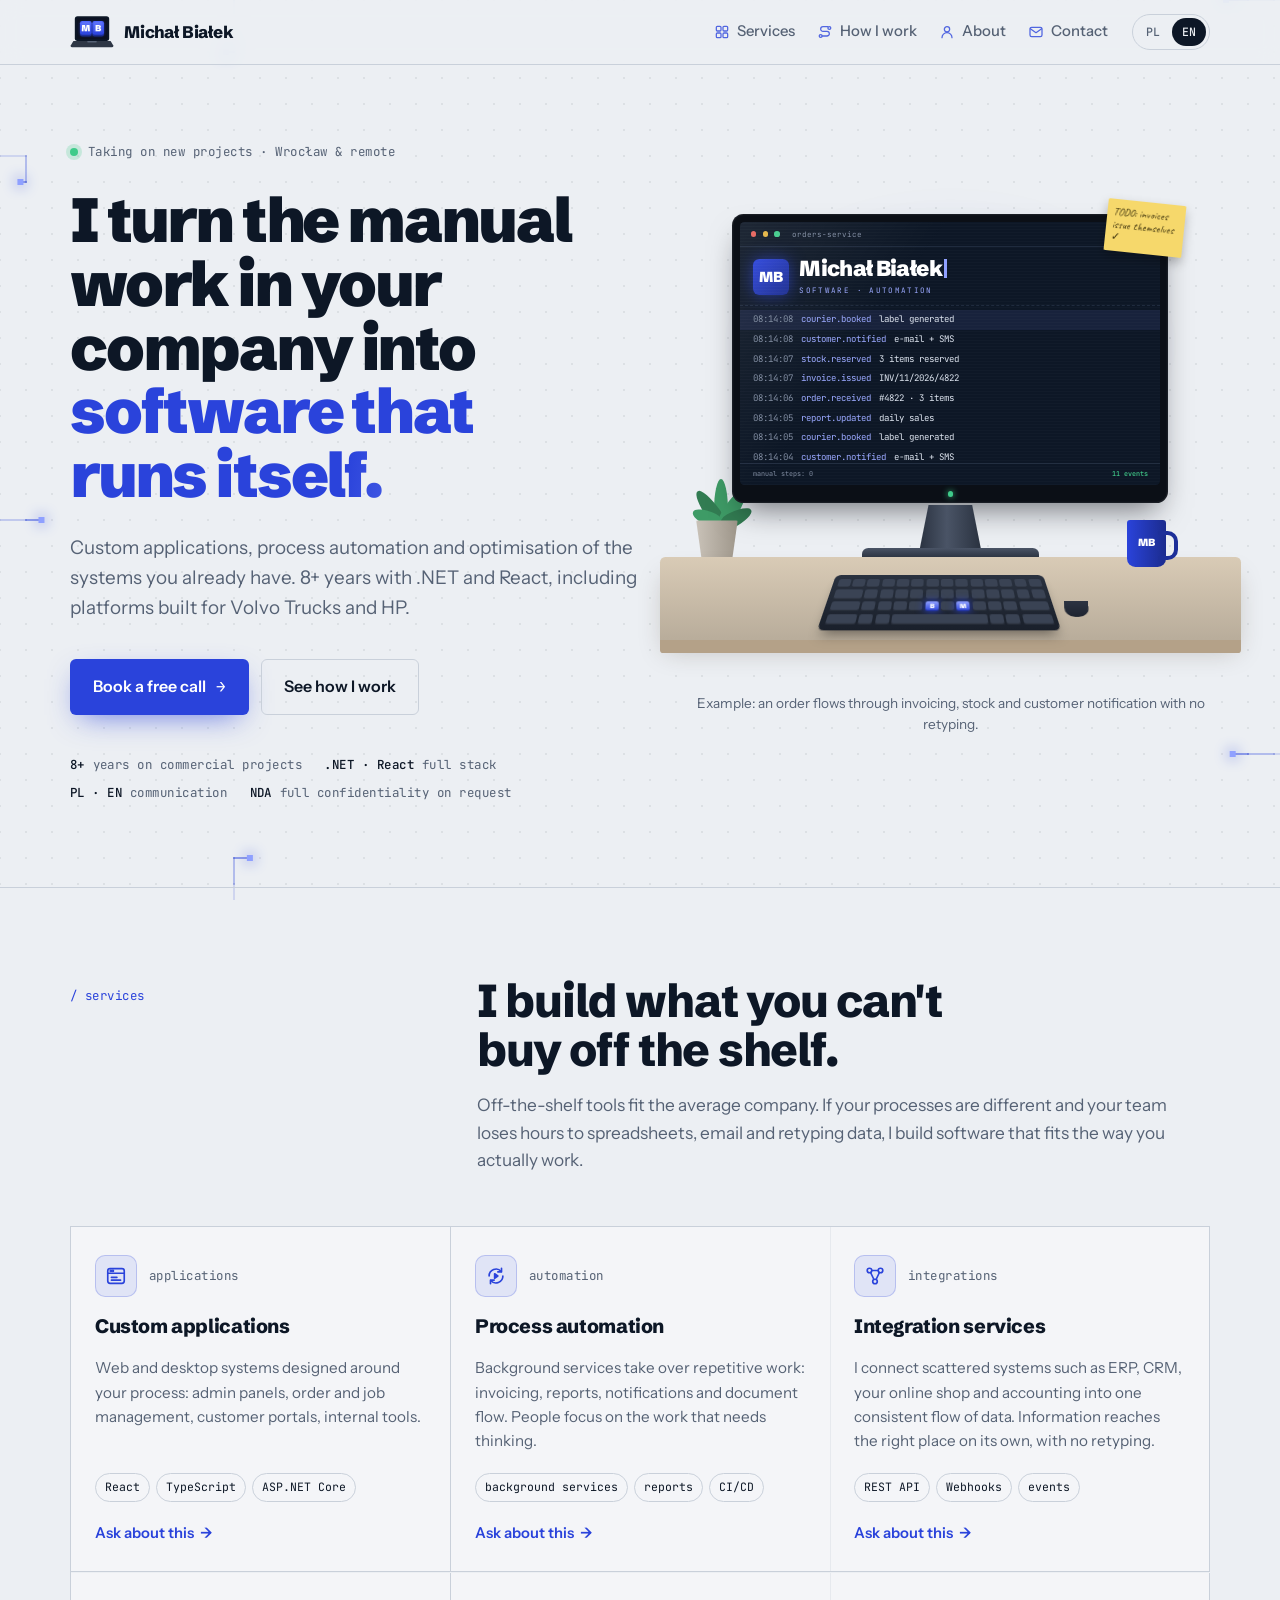
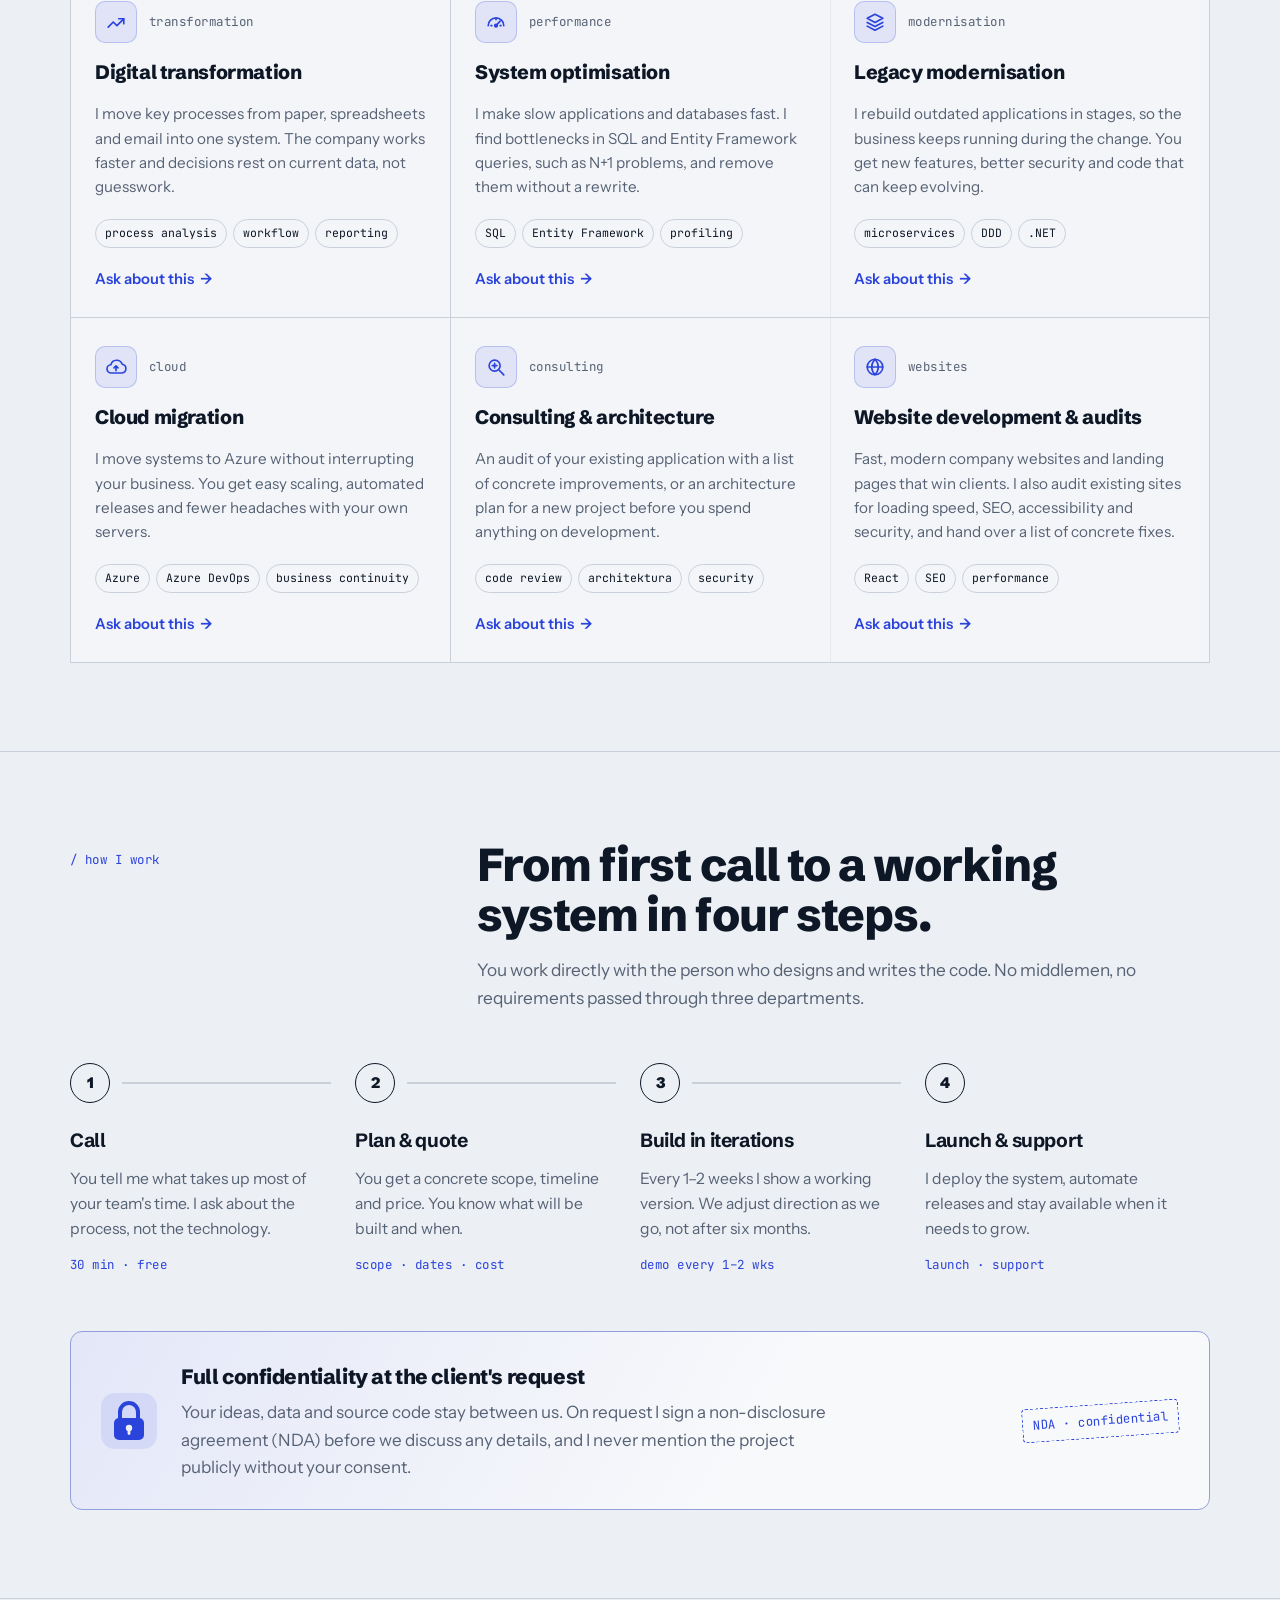
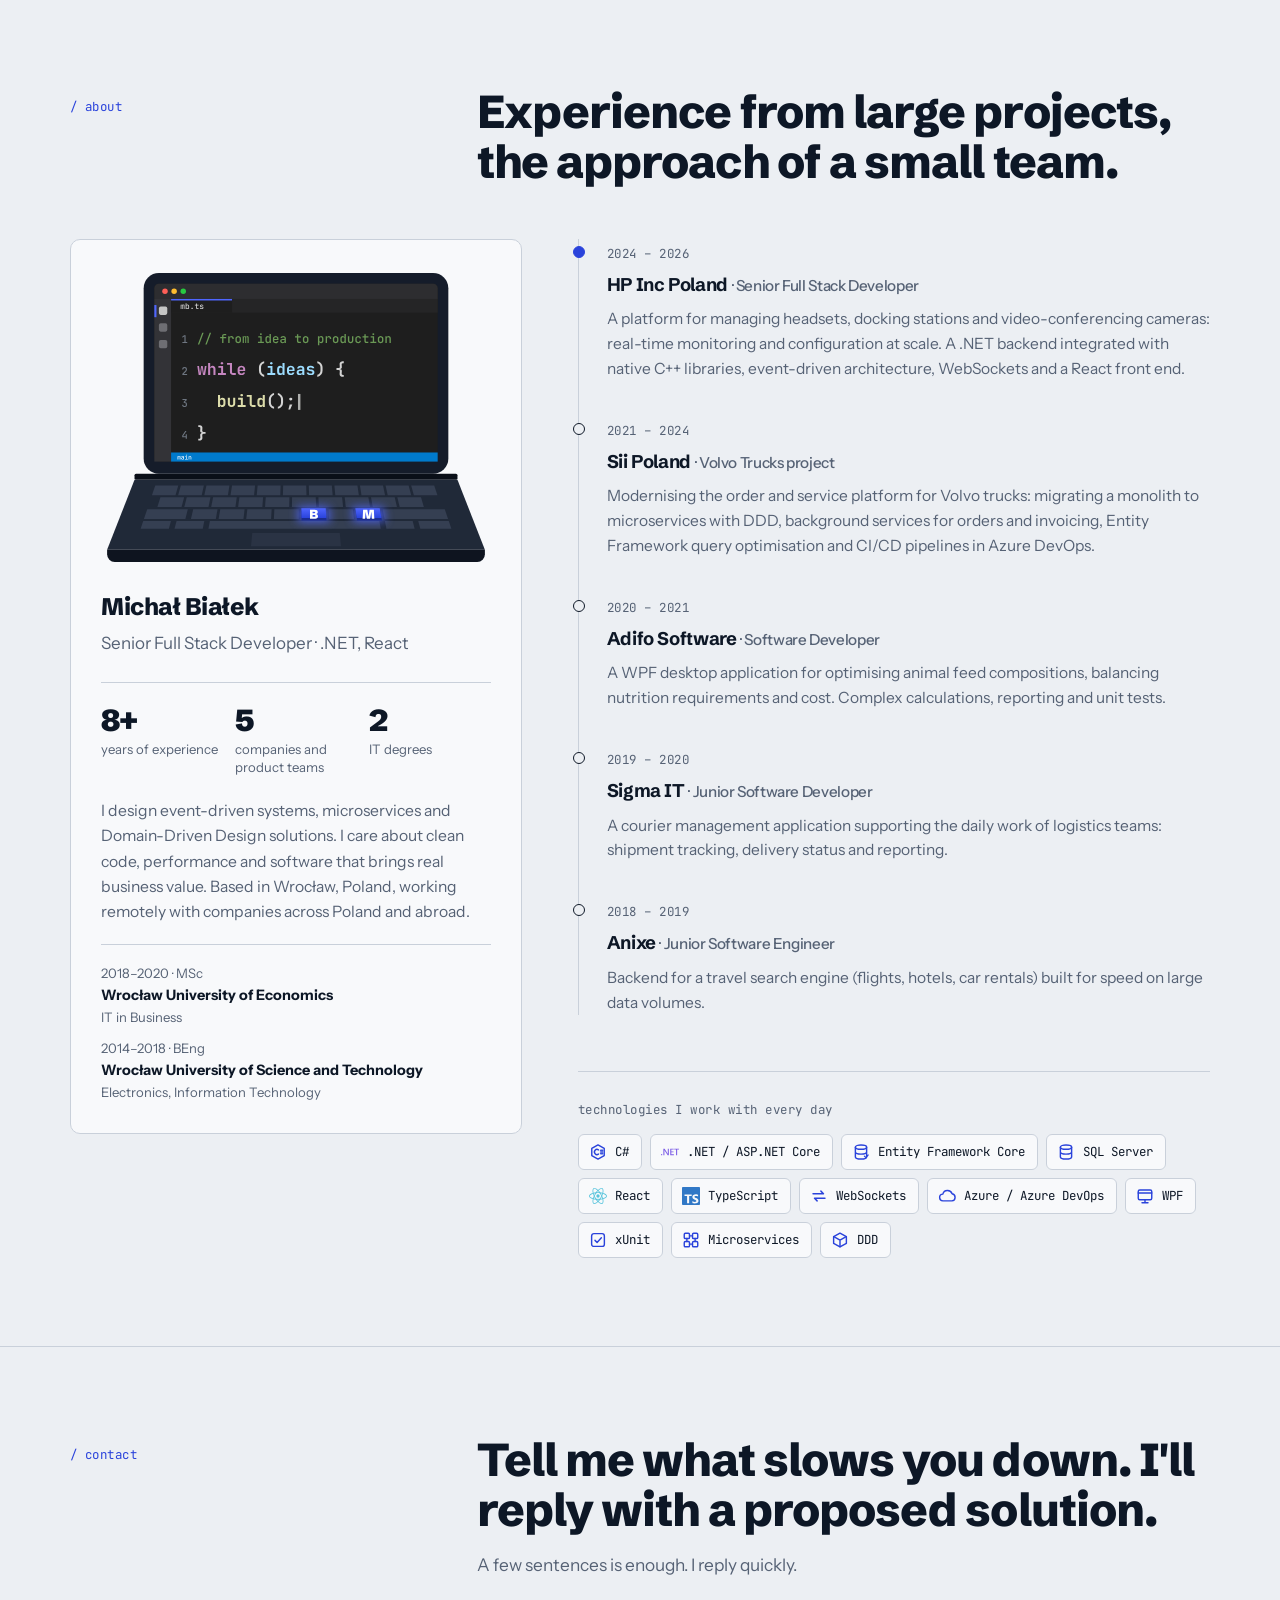
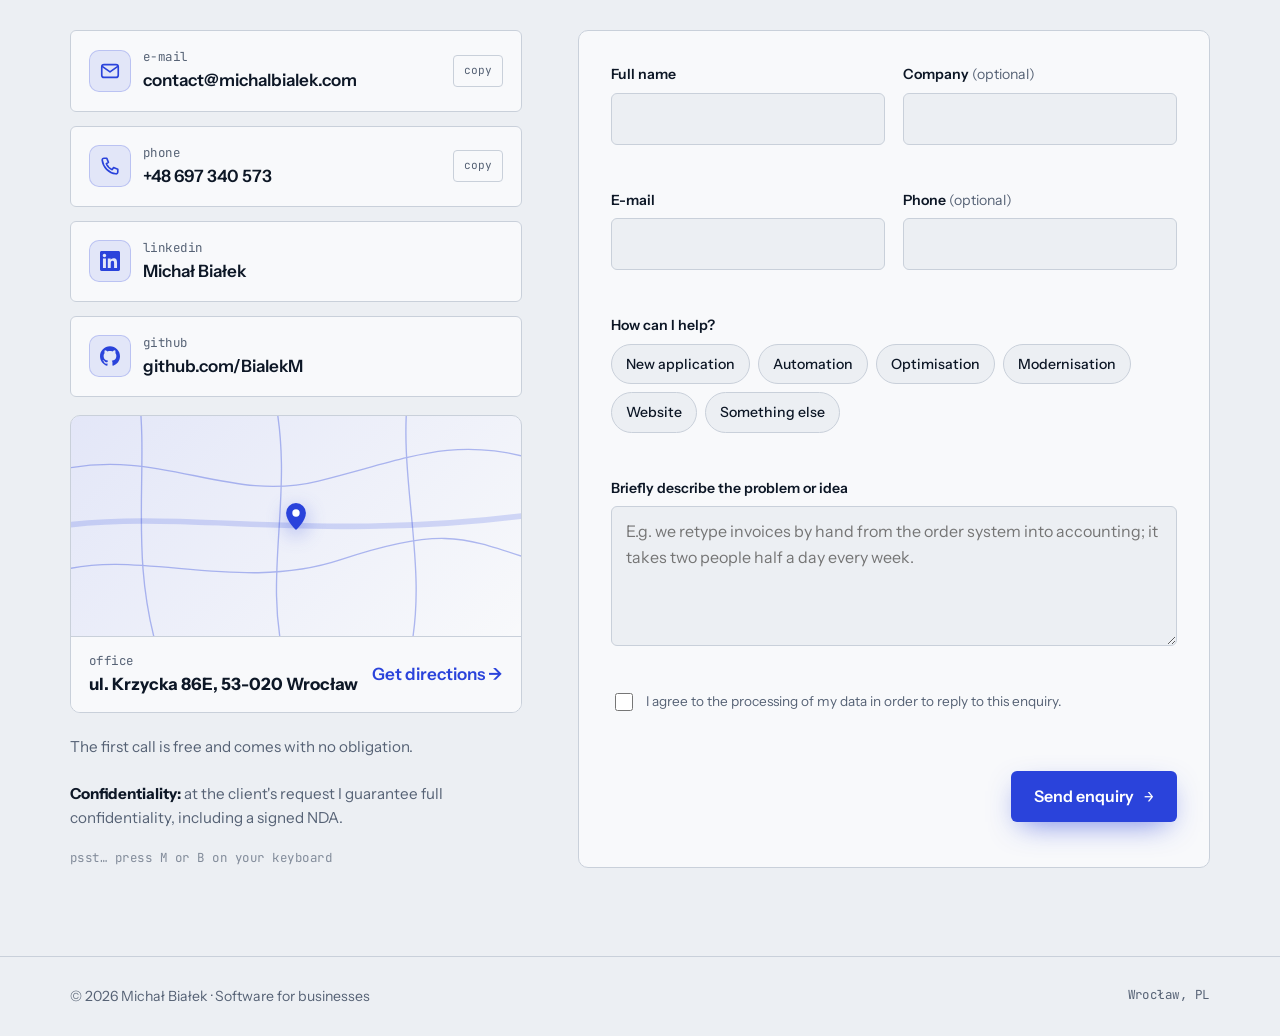
==== en/index.html @ e368c0df "SEO: osobne adresy PL i EN, meta i Open Graph, dane strukturalne, sitemap, robots, .htaccess Co-Auth" ====
<!doctype html>
<html lang="en">
<head>
<meta charset="utf-8">
<meta name="viewport" content="width=device-width, initial-scale=1, viewport-fit=cover">
<title>Custom Software Development &amp; Process Automation – Wrocław, Poland | Michał Białek</title>
<meta name="description" content="Custom applications, process automation, system integrations and performance optimisation for businesses. Senior .NET &amp; React developer based in Wrocław, Poland, 8+ years of experience.">
<meta name="author" content="Michał Białek">
<meta name="robots" content="index, follow, max-image-preview:large">
<meta name="theme-color" content="#0A1019">
<link rel="canonical" href="https://michalbialek.com/en/">
<link rel="alternate" hreflang="pl" href="https://michalbialek.com/">
<link rel="alternate" hreflang="en" href="https://michalbialek.com/en/">
<link rel="alternate" hreflang="x-default" href="https://michalbialek.com/">
<meta property="og:type" content="website">
<meta property="og:site_name" content="Michał Białek">
<meta property="og:locale" content="en_GB">
<meta property="og:title" content="Michał Białek – software that runs itself">
<meta property="og:description" content="Custom applications, process automation, system integrations and performance optimisation for businesses. Senior .NET &amp; React developer based in Wrocław, Poland, 8+ years of experience.">
<meta property="og:url" content="https://michalbialek.com/en/">
<meta property="og:image" content="https://michalbialek.com/assets/og-en.png">
<meta property="og:image:width" content="1200">
<meta property="og:image:height" content="630">
<meta name="twitter:card" content="summary_large_image">
<meta name="twitter:title" content="Michał Białek – software that runs itself">
<meta name="twitter:description" content="Custom applications, process automation, system integrations and performance optimisation for businesses. Senior .NET &amp; React developer based in Wrocław, Poland, 8+ years of experience.">
<meta name="twitter:image" content="https://michalbialek.com/assets/og-en.png">
<link rel="icon" type="image/svg+xml" href="/assets/favicon.svg">
<link rel="icon" type="image/png" sizes="32x32" href="/assets/favicon-32.png">
<link rel="icon" href="/favicon.ico" sizes="any">
<link rel="apple-touch-icon" href="/assets/favicon-180.png">
<script type="application/ld+json">
{
 "@context": "https://schema.org",
 "@graph": [
  {
   "@type": "ProfessionalService",
   "@id": "https://michalbialek.com/#business",
   "name": "Michał Białek – Software",
   "url": "https://michalbialek.com/en/",
   "description": "Custom applications, process automation, system integrations and performance optimisation for businesses. Senior .NET & React developer based in Wrocław, Poland, 8+ years of experience.",
   "logo": "https://michalbialek.com/assets/favicon-512.png",
   "image": "https://michalbialek.com/assets/og-en.png",
   "email": "contact@michalbialek.com",
   "telephone": "+48697340573",
   "address": {
    "@type": "PostalAddress",
    "streetAddress": "ul. Krzycka 86E",
    "postalCode": "53-020",
    "addressLocality": "Wrocław",
    "addressRegion": "dolnośląskie",
    "addressCountry": "PL"
   },
   "areaServed": [
    {
     "@type": "City",
     "name": "Wrocław"
    },
    {
     "@type": "Country",
     "name": "Polska"
    },
    "Europe"
   ],
   "knowsLanguage": [
    "pl",
    "en"
   ],
   "founder": {
    "@id": "https://michalbialek.com/#person"
   },
   "sameAs": [
    "https://www.linkedin.com/in/micha%C5%82-bia%C5%82ek-720b90141/",
    "https://github.com/BialekM"
   ],
   "hasOfferCatalog": {
    "@type": "OfferCatalog",
    "name": "Services",
    "itemListElement": [
     {
      "@type": "Offer",
      "itemOffered": {
       "@type": "Service",
       "name": "Custom applications"
      }
     },
     {
      "@type": "Offer",
      "itemOffered": {
       "@type": "Service",
       "name": "Process automation"
      }
     },
     {
      "@type": "Offer",
      "itemOffered": {
       "@type": "Service",
       "name": "Integration services"
      }
     },
     {
      "@type": "Offer",
      "itemOffered": {
       "@type": "Service",
       "name": "Digital transformation"
      }
     },
     {
      "@type": "Offer",
      "itemOffered": {
       "@type": "Service",
       "name": "System optimisation"
      }
     },
     {
      "@type": "Offer",
      "itemOffered": {
       "@type": "Service",
       "name": "Legacy modernisation"
      }
     },
     {
      "@type": "Offer",
      "itemOffered": {
       "@type": "Service",
       "name": "Cloud migration"
      }
     },
     {
      "@type": "Offer",
      "itemOffered": {
       "@type": "Service",
       "name": "Consulting & architecture"
      }
     },
     {
      "@type": "Offer",
      "itemOffered": {
       "@type": "Service",
       "name": "Website development & audits"
      }
     }
    ]
   }
  },
  {
   "@type": "Person",
   "@id": "https://michalbialek.com/#person",
   "name": "Michał Białek",
   "jobTitle": "Senior Full Stack Developer",
   "url": "https://michalbialek.com/",
   "email": "contact@michalbialek.com",
   "address": {
    "@type": "PostalAddress",
    "addressLocality": "Wrocław",
    "addressCountry": "PL"
   },
   "alumniOf": [
    {
     "@type": "CollegeOrUniversity",
     "name": "Politechnika Wrocławska"
    },
    {
     "@type": "CollegeOrUniversity",
     "name": "Uniwersytet Ekonomiczny we Wrocławiu"
    }
   ],
   "knowsAbout": [
    "C#",
    ".NET",
    "ASP.NET Core",
    "React",
    "TypeScript",
    "SQL Server",
    "Entity Framework",
    "Azure",
    "Microservices",
    "Domain-Driven Design",
    "Process automation",
    "System integration"
   ],
   "sameAs": [
    "https://www.linkedin.com/in/micha%C5%82-bia%C5%82ek-720b90141/",
    "https://github.com/BialekM"
   ]
  },
  {
   "@type": "WebSite",
   "@id": "https://michalbialek.com/#website",
   "url": "https://michalbialek.com/",
   "name": "Michał Białek",
   "inLanguage": [
    "pl-PL",
    "en"
   ],
   "publisher": {
    "@id": "https://michalbialek.com/#business"
   }
  }
 ]
}
</script>
<style>[hidden]{display:none!important}body{margin:0}:root{padding-top:env(safe-area-inset-top,0px);padding-bottom:env(safe-area-inset-bottom,0px)}</style>
</head>
<body data-standalone="1">
<link rel="preconnect" href="https://fonts.googleapis.com">
<link rel="preconnect" href="https://fonts.gstatic.com" crossorigin>
<link rel="stylesheet" href="https://fonts.googleapis.com/css2?family=Schibsted+Grotesk:wght@500;700;800;900&family=Instrument+Sans:wght@400;500;600&family=JetBrains+Mono:wght@400;500&family=Caveat:wght@600&display=swap">
<style>
/* Layout: lewa krawędź jak szyna zdarzeń; sekcje "podpięte" do niej mono-etykietami. Treść wyrównana do lewej, siatka 12 kolumn. */
:root{
  --bg:#ECEFF3; --surface:#F8F9FB; --ink:#0D1726; --muted:#566275; --line:#C9D0DA;
  --accent:#2A43DB; --accent-ink:#FFFFFF; --accent-soft:rgba(42,67,219,.10);
  --panel:#0D1726; --panel-ink:#DCE3EE; --panel-muted:#7F8BA0; --panel-line:#1F2B3E; --ok:#3FCB8A;
  --accent-hi:#8FA0FF; --desk:#D9CBB6; --desk-edge:#B4A188; --desk-shadow:rgba(60,45,25,.25); --bezel:#0B0F16; --leaf:#3E9B66;
  --f-display:"Schibsted Grotesk","Helvetica Neue",Arial,sans-serif;
  --f-body:"Instrument Sans",system-ui,-apple-system,"Segoe UI",sans-serif;
  --f-mono:"JetBrains Mono",ui-monospace,"SFMono-Regular",Menlo,Consolas,monospace;
  --maxw:1180px; --r:6px;
}
@media (prefers-color-scheme: dark){:root:not([data-theme="light"]){
  --bg:#0A1019; --surface:#111925; --ink:#E5EAF1; --muted:#8E9AAD; --line:#223047;
  --accent:#7D8DFF; --accent-ink:#0A1019; --accent-soft:rgba(125,141,255,.12);
  --panel:#060B12; --panel-ink:#DCE3EE; --panel-muted:#76839A; --panel-line:#1A2537; --ok:#3FCB8A; --accent-hi:#C3CCFF; --desk:#2A3549; --desk-edge:#1A2232; --desk-shadow:rgba(0,0,0,.5); --bezel:#05080D; --leaf:#3E9B66; color-scheme:dark}}
:root[data-theme="dark"]{
  --bg:#0A1019; --surface:#111925; --ink:#E5EAF1; --muted:#8E9AAD; --line:#223047;
  --accent:#7D8DFF; --accent-ink:#0A1019; --accent-soft:rgba(125,141,255,.12);
  --panel:#060B12; --panel-ink:#DCE3EE; --panel-muted:#76839A; --panel-line:#1A2537; --ok:#3FCB8A; --accent-hi:#C3CCFF; --desk:#2A3549; --desk-edge:#1A2232; --desk-shadow:rgba(0,0,0,.5); --bezel:#05080D; --leaf:#3E9B66; color-scheme:dark}

*{box-sizing:border-box}
html{scroll-behavior:smooth}
@media (prefers-reduced-motion:reduce){html{scroll-behavior:auto}*{animation:none!important;transition:none!important}}
body{background:var(--bg);color:var(--ink);font:400 17px/1.6 var(--f-body);-webkit-font-smoothing:antialiased}
body::before{content:"";position:fixed;inset:0 0 auto;height:env(safe-area-inset-top,0px);z-index:60;background:var(--bg)}
a{color:inherit}
:focus-visible{outline:2px solid var(--accent);outline-offset:3px;border-radius:2px}
.wrap{max-width:var(--maxw);margin:0 auto;padding-left:max(20px,env(safe-area-inset-left,0px));padding-right:max(20px,env(safe-area-inset-right,0px))}
h1,h2,h3{font-family:var(--f-display);text-wrap:balance;margin:0;letter-spacing:-.02em}
p{margin:0}
.mono{font-family:var(--f-mono);font-size:.78rem;letter-spacing:.04em}

/* header */
.top{position:sticky;top:env(safe-area-inset-top,0px);z-index:50;background:color-mix(in srgb,var(--bg) 88%,transparent);backdrop-filter:blur(10px);border-bottom:1px solid var(--line)}
.top .wrap{display:flex;align-items:center;gap:24px;padding-block:14px}
.brand{display:flex;align-items:center;gap:10px;text-decoration:none;font-family:var(--f-display);font-weight:800;font-size:1.05rem;letter-spacing:-.01em}
.mark{width:44px;height:44px;display:block;transition:transform .3s;margin:-6px 0}
.brand:hover .mark{transform:rotate(-6deg) scale(1.08)}
.nav{display:flex;gap:22px;margin-left:auto}
.nav a{text-decoration:none;color:var(--muted);font-size:.93rem;font-weight:500;display:inline-flex;align-items:center;gap:7px}
.nav a svg{color:var(--accent);opacity:.8;transition:transform .2s,opacity .2s}
.nav a:hover svg{opacity:1;transform:translateY(-1px) scale(1.1)}
.nav a:hover{color:var(--ink)}
.lang{display:flex;border:1px solid var(--line);border-radius:999px;padding:3px;gap:2px}
.lang button{all:unset;cursor:pointer;font-family:var(--f-mono);font-size:.72rem;font-weight:500;padding:5px 10px;border-radius:999px;color:var(--muted)}
.lang button[aria-pressed="true"]{background:var(--ink);color:var(--bg)}
.lang button:focus-visible{outline:2px solid var(--accent)}
@media (max-width:860px){.nav{display:none}.lang{margin-left:auto}}

/* buttons */
.btn{display:inline-flex;align-items:center;gap:10px;text-decoration:none;font-weight:600;font-size:1rem;padding:14px 22px;border-radius:var(--r);border:1px solid transparent;cursor:pointer;font-family:var(--f-body);transition:transform .15s ease,background .15s}
.btn-primary{background:var(--accent);color:var(--accent-ink)}
.btn-primary:hover{transform:translateY(-1px)}
.btn-ghost{border-color:var(--line);color:var(--ink);background:transparent}
.btn-ghost:hover{border-color:var(--ink)}
.btn .arr{font-family:var(--f-mono)}

/* hero */
.hero{overflow:clip}
.hero .wrap{display:grid;grid-template-columns:minmax(0,1.05fr) minmax(0,.95fr);gap:48px;align-items:center;padding-block:72px 84px}
.eyebrow{display:inline-flex;align-items:center;gap:10px;color:var(--muted);margin-bottom:26px}
.dot{width:8px;height:8px;border-radius:50%;background:var(--ok);box-shadow:0 0 0 4px color-mix(in srgb,var(--ok) 22%,transparent)}
.hero h1{font-size:clamp(2.3rem,4.9vw,3.9rem);line-height:1.02;font-weight:900;letter-spacing:-.035em}
.hero h1 em{font-style:normal;color:var(--accent)}
.lede{margin-top:26px;font-size:1.18rem;color:var(--muted);max-width:36em}
.ctas{display:flex;flex-wrap:wrap;gap:12px;margin-top:36px}
.trust{margin-top:40px;display:flex;flex-wrap:wrap;gap:8px 22px;color:var(--muted)}
.trust b{color:var(--ink);font-weight:500}

/* background canvas */
#bg{position:fixed;inset:0;width:100%;height:100%;z-index:0;pointer-events:none}
.top,main,footer{position:relative;z-index:1}
.top{z-index:50}

/* hero title shimmer */
.hero h1 em{background:linear-gradient(100deg,var(--accent) 0%,var(--accent) 38%,var(--accent-hi) 50%,var(--accent) 62%,var(--accent) 100%);background-size:250% 100%;-webkit-background-clip:text;background-clip:text;color:transparent;animation:shine 5s ease-in-out infinite}
@keyframes shine{0%{background-position:100% 0}60%,100%{background-position:0 0}}

/* desk scene */
.scene{position:relative;width:100%;max-width:640px;margin-inline:auto;aspect-ratio:100/90;container-type:inline-size;perspective:1400px}
.rig{position:absolute;inset:0;transform-style:preserve-3d;transition:transform .25s ease-out;will-change:transform}
.halo{position:absolute;left:10cqw;top:2cqw;width:80cqw;height:50cqw;border-radius:50%;background:radial-gradient(closest-side,color-mix(in srgb,var(--accent) 45%,transparent),transparent);filter:blur(5cqw);opacity:.55;animation:breathe 6s ease-in-out infinite}
@keyframes breathe{50%{opacity:.85;transform:scale(1.05)}}
.monitor{position:absolute;left:8cqw;top:2cqw;width:84cqw}
.bezel{position:relative;background:var(--bezel);border-radius:2.2cqw;padding:1.5cqw 1.5cqw 3.6cqw;box-shadow:0 3cqw 6cqw -2cqw rgba(5,8,14,.55),inset 0 0 0 .25cqw rgba(255,255,255,.06)}
.bezel::after{content:"";position:absolute;bottom:1.3cqw;left:50%;width:1cqw;height:1cqw;margin-left:-.5cqw;border-radius:50%;background:var(--ok);box-shadow:0 0 1.2cqw var(--ok)}
.screen{position:relative;aspect-ratio:16/10;background:var(--panel);border-radius:.8cqw;overflow:hidden;display:flex;flex-direction:column;color:var(--panel-ink);font-family:var(--f-mono)}
.screen::after{content:"";position:absolute;inset:0;pointer-events:none;background:linear-gradient(125deg,rgba(255,255,255,.07) 0%,rgba(255,255,255,0) 35%),repeating-linear-gradient(0deg,rgba(255,255,255,.018) 0 1px,transparent 1px 3px)}
.os-bar{display:flex;align-items:center;gap:1.2cqw;padding:1.1cqw 2cqw;border-bottom:1px solid var(--panel-line);color:var(--panel-muted);font-size:1.45cqw}
.os-bar i{display:block;width:1.1cqw;height:1.1cqw;border-radius:50%;background:var(--panel-line)}
.os-bar i:first-child{background:#E5605A}.os-bar i:nth-child(2){background:#E3B341}.os-bar i:nth-child(3){background:#3FCB8A}
.os-bar .ttl{margin-left:1cqw}
.os-bar .live{margin-left:auto;display:flex;align-items:center;gap:.8cqw;color:var(--ok)}
.os-bar .live::before{content:"";width:.9cqw;height:.9cqw;border-radius:50%;background:var(--ok);animation:pulse 1.6s infinite}
@keyframes pulse{50%{opacity:.25}}
.bs{display:flex;align-items:center;gap:2cqw;padding:2.2cqw 2.4cqw 1.6cqw;border-bottom:1px dashed var(--panel-line)}
.bs-logo{width:7cqw;height:7cqw;border-radius:1.2cqw;display:grid;place-items:center;font-family:var(--f-display);font-weight:900;font-size:2.8cqw;color:#fff;background:linear-gradient(135deg,var(--accent),#1B2C8F);box-shadow:0 0 3cqw color-mix(in srgb,var(--accent) 60%,transparent)}
.bs-name{font-family:var(--f-display);font-weight:900;font-size:4.2cqw;letter-spacing:-.03em;line-height:1;color:#fff}
.bs-name .caret{display:inline-block;width:.45cqw;height:3.6cqw;margin-left:.5cqw;background:var(--accent-hi);vertical-align:-.3cqw;animation:blink 1s steps(1) infinite}
@keyframes blink{50%{opacity:0}}
.bs-sub{margin-top:.9cqw;font-size:1.45cqw;letter-spacing:.18em;text-transform:uppercase;color:#9AA8FF}
#log{list-style:none;margin:0;padding:.8cqw 0;flex:1;overflow:hidden}
#log li{display:grid;grid-template-columns:auto auto 1fr;gap:1.6cqw;padding:.5cqw 2.4cqw;white-space:nowrap;font-size:1.75cqw;animation:in .45s ease both}
#log li .t{color:var(--panel-muted)}
#log li .e{color:#9AA8FF}
#log li .v{color:var(--panel-ink);overflow:hidden;text-overflow:ellipsis}
#log li.new{background:rgba(125,141,255,.10)}
@keyframes in{from{opacity:0;transform:translateY(-6px)}to{opacity:1;transform:none}}
.log-foot{display:flex;justify-content:space-between;gap:2cqw;padding:1cqw 2.4cqw;border-top:1px solid var(--panel-line);color:var(--panel-muted);font-size:1.3cqw}
.log-foot b{color:var(--ok);font-weight:500}
.sticky{position:absolute;right:-3cqw;top:-2.4cqw;width:15cqw;padding:1.4cqw 1.2cqw;background:#F6D86B;color:#3B300B;font-family:"Caveat","Comic Sans MS",cursive;font-size:2.1cqw;line-height:1.15;transform:rotate(6deg) translateZ(30px);box-shadow:0 1cqw 2cqw rgba(0,0,0,.25);border-radius:.3cqw}
.neck{position:absolute;left:44cqw;top:58cqw;width:12cqw;height:9cqw;background:linear-gradient(90deg,#2A3240,#4A5466 45%,#2A3240);clip-path:polygon(15% 0,85% 0,100% 100%,0 100%)}
.foot{position:absolute;left:33cqw;top:66.4cqw;width:34cqw;height:2.4cqw;border-radius:1.2cqw 1.2cqw .4cqw .4cqw;background:linear-gradient(#4A5466,#232A36)}
.desk{position:absolute;left:-6cqw;right:-6cqw;top:68cqw;height:16cqw;background:linear-gradient(180deg,var(--desk) 0%,color-mix(in srgb,var(--desk) 85%,#000) 100%);border-radius:1cqw 1cqw 0 0;box-shadow:0 3cqw 5cqw -1cqw var(--desk-shadow)}
.desk::after{content:"";position:absolute;left:0;right:0;bottom:-2.6cqw;height:2.6cqw;background:var(--desk-edge);border-radius:0 0 .6cqw .6cqw}
.kb{position:absolute;left:28cqw;top:71.5cqw;width:40cqw;padding:.9cqw;border-radius:1cqw;background:linear-gradient(#2A3240,#1A202B);display:grid;grid-template-columns:repeat(14,1fr);gap:.45cqw;transform:perspective(60cqw) rotateX(42deg);transform-origin:50% 0;box-shadow:0 1.5cqw 2cqw -1cqw rgba(0,0,0,.45)}
.kb span{height:2cqw;border-radius:.35cqw;background:#3A4354;box-shadow:inset 0 -.25cqw 0 rgba(0,0,0,.35);transition:background .25s,box-shadow .25s}
.kb span.w2{grid-column:span 2}.kb span.w6{grid-column:span 6}
.kb span.hit{background:var(--accent-hi);box-shadow:0 0 1.4cqw var(--accent);transition:none}
.mouse{position:absolute;left:72cqw;top:73cqw;width:4.6cqw;height:7cqw;border-radius:2.3cqw 2.3cqw 2cqw 2cqw;background:linear-gradient(#3A4354,#1E2430);transform:perspective(60cqw) rotateX(40deg)}
.mug{position:absolute;left:84cqw;top:61cqw;width:7.5cqw;height:9cqw;border-radius:.6cqw .6cqw 1.6cqw 1.6cqw;background:linear-gradient(90deg,var(--accent),color-mix(in srgb,var(--accent) 65%,#000));display:grid;place-items:center;color:#fff;font-family:var(--f-display);font-weight:900;font-size:2cqw}
.mug::after{content:"";position:absolute;right:-2.4cqw;top:2cqw;width:3cqw;height:4cqw;border:.9cqw solid color-mix(in srgb,var(--accent) 70%,#000);border-left:none;border-radius:0 2cqw 2cqw 0}
.steam{position:absolute;bottom:100%;width:1.2cqw;height:6cqw;border-radius:50%;background:linear-gradient(transparent,color-mix(in srgb,var(--muted) 45%,transparent));filter:blur(.6cqw);animation:steam 3.2s ease-in-out infinite;opacity:0}
.steam:nth-child(1){left:1.6cqw}.steam:nth-child(2){left:3.3cqw;animation-delay:1s}.steam:nth-child(3){left:5cqw;animation-delay:2s}
@keyframes steam{0%{transform:translateY(1cqw) scaleY(.6);opacity:0}40%{opacity:.8}100%{transform:translateY(-5cqw) scaleY(1.2) translateX(1cqw);opacity:0}}
.plant{position:absolute;left:-1cqw;top:48cqw;width:12cqw;height:21cqw}
.pot{position:absolute;bottom:0;left:2cqw;width:8cqw;height:8cqw;background:linear-gradient(90deg,#C9C2B8,#9E968A);clip-path:polygon(0 0,100% 0,86% 100%,14% 100%);border-radius:.4cqw}
.leaf{position:absolute;bottom:7cqw;left:5.4cqw;width:2.8cqw;height:9cqw;background:var(--leaf);border-radius:50% 50% 50% 50%/70% 70% 30% 30%;transform-origin:50% 100%;animation:sway 5s ease-in-out infinite}
.leaf:nth-child(2){transform:rotate(-35deg);height:8cqw;background:color-mix(in srgb,var(--leaf) 80%,#000)}
.leaf:nth-child(3){transform:rotate(32deg);height:8.5cqw}
.leaf:nth-child(4){transform:rotate(-65deg);height:6cqw}
.leaf:nth-child(5){transform:rotate(62deg);height:6.5cqw;background:color-mix(in srgb,var(--leaf) 80%,#000)}
@keyframes sway{50%{translate:.4cqw 0}}
.log-cap{margin-top:22px;color:var(--muted);font-size:.85rem;text-align:center}

/* services grid: 4 columns */
section .services{grid-template-columns:repeat(3,minmax(0,1fr))}
section .svc{padding:28px 24px 26px}
section .svc h3{font-size:1.22rem}
.svc p{font-size:.95rem;flex:1}
.svc .more{margin-top:6px;font-weight:600;font-size:.92rem;color:var(--accent);text-decoration:none;display:inline-flex;gap:6px;align-items:center}
.svc .more .arr{transition:transform .2s}
.svc .more:hover .arr{transform:translateX(4px)}
@media (max-width:980px){section .services{grid-template-columns:repeat(2,minmax(0,1fr))}}
@media (max-width:640px){section .services{grid-template-columns:1fr}}
.svc{transform-style:preserve-3d;will-change:transform}

/* NDA callout */
.nda{margin-top:56px;display:grid;grid-template-columns:auto minmax(0,1fr) auto;gap:24px;align-items:center;padding:28px 30px;border-radius:12px;border:1px solid color-mix(in srgb,var(--accent) 35%,var(--line));background:linear-gradient(120deg,color-mix(in srgb,var(--accent) 10%,var(--surface)),var(--surface) 60%);position:relative;overflow:hidden}
.nda::after{content:"";position:absolute;inset:0;background:linear-gradient(100deg,transparent 30%,color-mix(in srgb,var(--accent) 14%,transparent) 50%,transparent 70%);transform:translateX(-100%);animation:sweep 6s ease-in-out infinite;pointer-events:none}
@keyframes sweep{60%,100%{transform:translateX(100%)}}
.nda .lock{color:var(--accent);width:56px;height:56px;border-radius:14px;display:grid;place-items:center;background:var(--accent-soft)}
.nda h3{font-size:1.3rem;font-weight:800;margin-bottom:6px}
.nda p{color:var(--muted);max-width:60ch}
.nda-tag{color:var(--accent);border:1px dashed var(--accent);padding:6px 10px;border-radius:4px;transform:rotate(-4deg);white-space:nowrap}
@media (max-width:760px){.nda{grid-template-columns:auto minmax(0,1fr)}.nda-tag{display:none}}
.lockline b{color:var(--ink)}
.egg{color:var(--muted);opacity:.7;margin-top:4px}

/* logo rotator in about card */
.logo-rot{position:relative;aspect-ratio:256/200;max-width:100%;margin:-6px 0 6px}
.logo-rot img{position:absolute;inset:0;width:100%;height:100%;opacity:0;transition:opacity .8s ease,transform .8s ease;transform:translateY(6px)}
.logo-rot img.ciemne{display:none}
.logo-rot img.on{opacity:1;transform:none}
@media (prefers-color-scheme: dark){:root:not([data-theme="light"]) .logo-rot img.jasne{display:none}:root:not([data-theme="light"]) .logo-rot img.ciemne{display:block}}
:root[data-theme="dark"] .logo-rot img.jasne{display:none}
:root[data-theme="dark"] .logo-rot img.ciemne{display:block}

/* M/B keys on desk keyboard */
.kb span.mb{background:linear-gradient(var(--accent-hi),var(--accent));box-shadow:0 0 1.6cqw var(--accent),inset 0 -.25cqw 0 rgba(0,0,0,.3);color:#fff;font:900 1.2cqw/2cqw var(--f-display);text-align:center;cursor:pointer;animation:keyglow 2.4s ease-in-out infinite}
.kb span.mb.hit{background:#fff;color:var(--accent)}
@keyframes keyglow{50%{box-shadow:0 0 2.6cqw var(--accent-hi),inset 0 -.25cqw 0 rgba(0,0,0,.3)}}
.rig .kb{pointer-events:auto}

/* scroll progress, cursor glow, fireworks */
#progress{position:fixed;left:0;top:env(safe-area-inset-top,0px);height:3px;width:100%;transform-origin:0 50%;transform:scaleX(0);background:linear-gradient(90deg,var(--accent),var(--accent-hi));z-index:70}
#glow{position:fixed;left:0;top:0;width:520px;height:520px;margin:-260px 0 0 -260px;border-radius:50%;pointer-events:none;z-index:0;background:radial-gradient(closest-side,color-mix(in srgb,var(--accent) 14%,transparent),transparent);opacity:0;transition:opacity .4s}
#fx{position:fixed;inset:0;width:100%;height:100%;pointer-events:none;z-index:80}
.decode{font-variant-ligatures:none}


/* icons */
.ico{flex:none;width:42px;height:42px;border-radius:10px;display:grid;place-items:center;color:var(--accent);background:var(--accent-soft);border:1px solid color-mix(in srgb,var(--accent) 22%,transparent);transition:transform .25s,background .25s,color .25s}
.svc-top{display:flex;align-items:center;gap:12px}
.svc:hover .ico{background:var(--accent);color:var(--accent-ink);transform:rotate(-6deg) scale(1.06)}
.direct .row{justify-content:flex-start}
.direct .row .rtxt{flex:1;min-width:0}
.direct .row:hover .ico{background:var(--accent);color:var(--accent-ink)}
.direct .row{transition:border-color .2s,transform .2s}
.direct .row:hover{border-color:var(--accent);transform:translateX(3px)}
/* map */
.map{position:relative;border:1px solid var(--line);border-radius:10px;overflow:hidden;background:var(--surface);margin-top:4px}
.map iframe{display:block;width:100%;height:220px;border:0;position:relative;z-index:1}
.map-fallback{position:absolute;inset:0 0 auto;height:220px;color:var(--accent);background:linear-gradient(135deg,var(--accent-soft),transparent)}
.map-fallback svg{width:100%;height:100%;display:block}
.map-fallback .pin{position:absolute;left:50%;top:50%;transform:translate(-50%,-80%);color:var(--accent);filter:drop-shadow(0 6px 10px color-mix(in srgb,var(--accent) 40%,transparent));animation:drop 2.4s ease-in-out infinite}
@keyframes drop{50%{transform:translate(-50%,-95%)}}
.map:not(:has(iframe))::before{content:"";display:block;height:220px}
.map-bar{position:relative;z-index:2;display:flex;align-items:center;justify-content:space-between;gap:12px;padding:14px 18px;border-top:1px solid var(--line);background:var(--surface)}
.map-bar .rtxt{display:flex;flex-direction:column;min-width:0}
.map-bar .mono{color:var(--muted)}
.map-link{font-weight:600;color:var(--accent);text-decoration:none;white-space:nowrap}
/* spotlight on services */
.svc{position:relative;overflow:hidden;background:color-mix(in srgb,var(--surface) 62%,transparent)}
.svc::before{content:"";position:absolute;inset:0;pointer-events:none;opacity:0;transition:opacity .3s;background:radial-gradient(420px circle at var(--mx,50%) var(--my,50%),color-mix(in srgb,var(--accent) 16%,transparent),transparent 60%)}
.svc:hover::before{opacity:1}
.svc > *{position:relative}
.btn-primary{box-shadow:0 10px 30px -10px color-mix(in srgb,var(--accent) 70%,transparent)}
.step .n b{transition:background .2s,color .2s,transform .2s}
.step:hover .n b{background:var(--accent);color:var(--accent-ink);border-color:var(--accent);transform:scale(1.08)}
@media (max-width:920px){.hero .wrap{grid-template-columns:1fr;gap:40px;padding-block:48px 64px}}

/* sections */
section.band{border-top:1px solid var(--line)}
section.band > .wrap{padding-block:88px}
.sec-head{display:grid;grid-template-columns:minmax(0,4fr) minmax(0,8fr);gap:40px;margin-bottom:52px}
.sec-head .mono{color:var(--accent);padding-top:10px}
.sec-head h2{font-size:clamp(1.9rem,3.6vw,2.9rem);line-height:1.08;font-weight:800}
.sec-head p{margin-top:16px;color:var(--muted);max-width:40em;font-size:1.08rem}
@media (max-width:760px){.sec-head{grid-template-columns:1fr;gap:12px}section.band > .wrap{padding-block:64px}}

/* services */
.services{display:grid;grid-template-columns:repeat(2,minmax(0,1fr));border-top:1px solid var(--line);border-left:1px solid var(--line)}
.svc{padding:34px 32px 36px;border-right:1px solid var(--line);border-bottom:1px solid var(--line);display:flex;flex-direction:column;gap:14px;min-width:0;transition:background .2s}
.svc:hover{background:var(--surface)}
.svc .mono{color:var(--muted)}
.svc h3{font-size:1.45rem;font-weight:800}
.svc p{color:var(--muted)}
.svc ul{margin:6px 0 0;padding:0;list-style:none;display:flex;flex-wrap:wrap;gap:6px}
.svc li{font-family:var(--f-mono);font-size:.72rem;padding:4px 9px;border:1px solid var(--line);border-radius:999px;color:var(--ink)}
@media (max-width:760px){.services{grid-template-columns:1fr}.svc{padding:28px 22px}}

/* process */
.steps{display:grid;grid-template-columns:repeat(4,minmax(0,1fr));gap:0;counter-reset:s}
.step{position:relative;padding:0 24px 0 0;min-width:0}
.step .n{display:flex;align-items:center;gap:12px;margin-bottom:22px}
.step .n b{font-family:var(--f-display);font-weight:900;font-size:.95rem;width:40px;height:40px;border-radius:50%;display:grid;place-items:center;border:1.5px solid var(--ink);background:var(--bg);flex:none}
.step .n::after{content:"";flex:1;height:1.5px;background:var(--line)}
.step:last-child .n::after{display:none}
.step h3{font-size:1.2rem;font-weight:700;margin-bottom:10px}
.step p{color:var(--muted);font-size:.98rem}
.step .mono{display:block;margin-top:14px;color:var(--accent)}
@media (max-width:900px){.steps{grid-template-columns:repeat(2,minmax(0,1fr));gap:40px 0}.step:nth-child(2) .n::after{display:none}}
@media (max-width:520px){.steps{grid-template-columns:1fr}.step .n::after{display:none}}

/* about */
.about{display:grid;grid-template-columns:minmax(0,5fr) minmax(0,7fr);gap:56px}
.about-card{background:var(--surface);border:1px solid var(--line);border-radius:10px;padding:30px;align-self:start;position:sticky;top:96px}
.monogram{width:64px;height:64px;border-radius:8px;background:var(--ink);color:var(--bg);display:grid;place-items:center;font-family:var(--f-display);font-weight:900;font-size:1.5rem;letter-spacing:-.04em}
.about-card h3{margin-top:20px;font-size:1.5rem;font-weight:800}
.about-card .role{color:var(--muted);margin-top:4px}
.facts{margin:24px 0 0;display:grid;grid-template-columns:repeat(3,minmax(0,1fr));gap:12px;border-top:1px solid var(--line);padding-top:22px}
.facts dt{font-family:var(--f-display);font-weight:900;font-size:1.9rem;letter-spacing:-.03em;line-height:1;font-variant-numeric:tabular-nums}
.facts dd{margin:6px 0 0;color:var(--muted);font-size:.82rem;line-height:1.35}
.about-card .bio{margin-top:22px;color:var(--muted);font-size:.98rem}
.edu{margin-top:20px;padding-top:18px;border-top:1px solid var(--line);display:grid;gap:10px;font-size:.9rem}
.edu span{display:block;color:var(--muted);font-size:.82rem}
.timeline{list-style:none;margin:0;padding:0;border-left:1.5px solid var(--line)}
.timeline li{position:relative;padding:0 0 34px 28px}
.timeline li:last-child{padding-bottom:0}
.timeline li::before{content:"";position:absolute;left:-6px;top:7px;width:10px;height:10px;border-radius:50%;background:var(--bg);border:1.5px solid var(--ink)}
.timeline li:first-child::before{background:var(--accent);border-color:var(--accent)}
.timeline .when{color:var(--muted)}
.timeline h3{font-size:1.15rem;font-weight:700;margin-top:4px}
.timeline h3 span{font-weight:500;color:var(--muted);font-family:var(--f-body);font-size:.95rem}
.timeline p{margin-top:8px;color:var(--muted);font-size:.97rem;max-width:40em}
.stack{margin-top:56px;padding-top:28px;border-top:1px solid var(--line)}
.stack .mono{color:var(--muted);margin-bottom:14px;display:block}
.stack ul{list-style:none;margin:0;padding:0;display:flex;flex-wrap:wrap;gap:8px}
.stack li{display:inline-flex;align-items:center;gap:8px;font-family:var(--f-mono);font-size:.78rem;padding:7px 12px 7px 10px;background:var(--surface);border:1px solid var(--line);border-radius:6px;color:var(--ink);transition:transform .2s,border-color .2s,box-shadow .2s}
.stack li svg{flex:none;color:var(--accent)}
.stack li:hover{transform:translateY(-2px);border-color:var(--accent);box-shadow:0 8px 18px -10px color-mix(in srgb,var(--accent) 60%,transparent)}
@media (max-width:900px){.about{grid-template-columns:1fr;gap:44px}.about-card{position:static}}

/* contact */
.contact{display:grid;grid-template-columns:minmax(0,5fr) minmax(0,7fr);gap:56px}
.direct{display:grid;gap:14px;align-content:start}
.direct .row{display:flex;align-items:center;justify-content:space-between;gap:12px;padding:16px 18px;border:1px solid var(--line);border-radius:var(--r);background:var(--surface);min-width:0}
.direct .row div{min-width:0}
.direct .row .mono{color:var(--muted);display:block}
.direct .row a,.direct .row .val{font-weight:600;text-decoration:none;overflow-wrap:anywhere}
@media (max-width:440px){.direct .row{padding:14px;gap:12px}.direct .row a{font-size:.9rem}.direct .ico{width:36px;height:36px}}
@media (pointer:coarse){.egg{display:none}}
.direct .row a:hover{color:var(--accent)}
.copy{all:unset;cursor:pointer;font-family:var(--f-mono);font-size:.7rem;padding:6px 10px;border:1px solid var(--line);border-radius:4px;color:var(--muted);flex:none}
.copy:hover{color:var(--ink);border-color:var(--ink)}
.copy:focus-visible{outline:2px solid var(--accent)}
.promise{margin-top:8px;color:var(--muted);font-size:.95rem}
form{background:var(--surface);border:1px solid var(--line);border-radius:10px;padding:32px;display:grid;grid-template-columns:1fr 1fr;gap:18px}
.f{display:flex;flex-direction:column;gap:7px;min-width:0}
.f.full{grid-column:1/-1}
label{font-size:.88rem;font-weight:600}
label .opt{font-weight:400;color:var(--muted)}
input,select,textarea{font:inherit;font-size:1rem;color:var(--ink);background:var(--bg);border:1px solid var(--line);border-radius:var(--r);padding:12px 14px;width:100%}
input:focus,select:focus,textarea:focus{outline:none;border-color:var(--accent);box-shadow:0 0 0 3px var(--accent-soft)}
textarea{min-height:140px;resize:vertical}
.chips{display:flex;flex-wrap:wrap;gap:8px}
.chips input{position:absolute;opacity:0;width:1px;height:1px}
.chips label{font-weight:500;font-size:.88rem;padding:8px 14px;border:1px solid var(--line);border-radius:999px;cursor:pointer;background:var(--bg)}
.chips input:checked + label{background:var(--ink);color:var(--bg);border-color:var(--ink)}
.chips input:focus-visible + label{outline:2px solid var(--accent);outline-offset:2px}
.consent{display:flex;flex-direction:row;gap:10px;align-items:flex-start;font-size:.85rem;color:var(--muted);font-weight:400}
.consent input{width:18px;height:18px;flex:none;margin-top:2px;accent-color:var(--accent)}
.form-foot{grid-column:1/-1;display:flex;flex-wrap:wrap;align-items:center;gap:16px;justify-content:space-between}
.status{font-size:.92rem;color:var(--muted);flex:1 1 240px}
.status.ok{color:var(--ink)}
.status.err{color:#D14343}
.hp{position:absolute;left:-9999px}
@media (max-width:900px){.contact{grid-template-columns:1fr;gap:40px}}
@media (max-width:560px){form{grid-template-columns:1fr;padding:22px}}

footer{border-top:1px solid var(--line)}
footer .wrap{display:flex;flex-wrap:wrap;justify-content:space-between;gap:12px;padding-block:28px;color:var(--muted);font-size:.88rem}
</style>

<canvas id="bg" aria-hidden="true"></canvas>
<div id="glow" aria-hidden="true"></div>
<div id="progress" aria-hidden="true"></div>
<canvas id="fx" aria-hidden="true"></canvas>
<header class="top">
  <div class="wrap">
    <a class="brand" href="#start"><svg class="mark" aria-hidden="true" xmlns="http://www.w3.org/2000/svg" viewBox="0 0 64 64" xmlns:c2pa="http://c2pa.org/manifest">
<defs><linearGradient id="hdr" x1="0" y1="0" x2="0" y2="1"><stop offset="0" stop-color="#4F66FF"/><stop offset="1" stop-color="#2A43DB"/></linearGradient><filter id="hdrg" x="-50%" y="-50%" width="200%" height="200%"><feGaussianBlur stdDeviation="2"/></filter></defs>
<rect x="7" y="9" width="50" height="36" rx="4" style="fill:var(--ink)"/>
<rect x="10" y="12" width="44" height="30" rx="1.5" fill="#0D1220"/>
<rect x="14" y="17" width="36" height="20" rx="4" fill="#2A43DB" opacity=".45" filter="url(#hdrg)"/>
<rect x="14.5" y="18.5" width="17" height="20" rx="3.2" fill="#1B2C8F"/>
<rect x="14.5" y="16" width="17" height="20" rx="3.2" fill="url(#hdr)"/>
<rect x="16.5" y="17.5" width="13" height="14" rx="2.2" fill="#FFFFFF" opacity=".10"/>
<path fill="#FFFFFF" d="M17.11572265625 31.0 17.62353515625 21.859375H21.83203125L23.1015625 29.2861328125H22.89208984375L24.16162109375 21.859375H28.37646484375L28.88427734375 31.0H26.34521484375L25.96435546875 23.6748046875H25.9833984375L24.6376953125 31.0H21.35595703125L20.0166015625 23.6748046875H20.03564453125L19.65478515625 31.0Z"/>
<rect x="32.5" y="18.5" width="17" height="20" rx="3.2" fill="#1B2C8F"/>
<rect x="32.5" y="16" width="17" height="20" rx="3.2" fill="url(#hdr)"/>
<rect x="34.5" y="17.5" width="13" height="14" rx="2.2" fill="#FFFFFF" opacity=".10"/>
<path fill="#FFFFFF" d="M37.200927734375 31.0V21.859375H41.688720703125Q43.434326171875 21.859375 44.215087890625 22.443359375Q44.995849609375 23.02734375 44.995849609375 24.1318359375Q44.995849609375 24.87451171875 44.710205078125 25.296630859375Q44.424560546875 25.71875 44.005615234375 25.91552734375Q43.586669921875 26.1123046875 43.193115234375 26.18212890625L43.212158203125 26.15673828125Q44.196044921875 26.30908203125 44.722900390625 26.877197265625Q45.249755859375 27.4453125 45.249755859375 28.44189453125Q45.249755859375 29.41943359375 44.783203125 29.97802734375Q44.316650390625 30.53662109375 43.5517578125 30.768310546875Q42.786865234375 31.0 41.891845703125 31.0ZM39.803466796875 29.01953125H41.269775390625Q41.822021484375 29.01953125 42.114013671875 28.89892578125Q42.406005859375 28.7783203125 42.513916015625 28.5625Q42.621826171875 28.3466796875 42.621826171875 28.0673828125Q42.621826171875 27.826171875 42.526611328125 27.6103515625Q42.431396484375 27.39453125 42.142578125 27.258056640625Q41.853759765625 27.12158203125 41.263427734375 27.12158203125H39.803466796875ZM39.803466796875 25.28076171875H41.479248046875Q41.987060546875 25.28076171875 42.2060546875 25.106201171875Q42.425048828125 24.931640625 42.425048828125 24.5634765625Q42.425048828125 24.2333984375 42.2314453125 24.03662109375Q42.037841796875 23.83984375 41.479248046875 23.83984375H39.803466796875Z"/>
<path d="M5 45H59L63 51.5a2 2 0 0 1-1.8 2.5H2.8A2 2 0 0 1 1 51.5Z" style="fill:color-mix(in srgb,var(--ink) 85%,var(--bg))"/>
<rect x="25" y="45" width="14" height="2.4" rx="1.2" style="fill:var(--muted)"/>
<metadata><c2pa:manifest>[base64]/[base64]/[base64]/[base64]/[base64]/[base64]/3cyjxFA3Qo5S46fX0/ihY0VZ7mfb9KF703t5OjWDBWMA4GA1UdDwEB/wQEAwIHgDAVBgNVHSUEDjAMBgorBgEEAYPoXgIBMAwGA1UdEwEB/wQCMAAwHwYDVR0jBBgwFoAUzlHiBIFOZFsj+OPEz5o+nMHXXMIwCgYIKoZIzj0EAwMDZwAwZAIwMXMdFJ4BetLLVY7ORuE9noqbbAZOZn/aArXyTwFAZfKrPzxF2vPoJNf1+UCdg1XGAjBwX1zd9WGqYkqmL5SFqw1QySjr1zJfpJM9+1rdDwSPLMOPOjKuiXjoU/[base64]/7lnWtpjwzTO6zirIGsWmI/sqIPF6DvnptG1j2wzJbo/TndZvY188cRA4SIcDytpPI=</c2pa:manifest></metadata></svg>

<span>Michał Białek</span></a>
    <nav class="nav" aria-label="Menu">
      <a href="#uslugi"><svg viewBox="0 0 24 24" width="16" height="16" aria-hidden="true" fill="none" stroke="currentColor" stroke-width="1.9" stroke-linecap="round" stroke-linejoin="round"><rect x="3.5" y="3.5" width="7" height="7" rx="1.5"/><rect x="13.5" y="3.5" width="7" height="7" rx="1.5"/><rect x="3.5" y="13.5" width="7" height="7" rx="1.5"/><rect x="13.5" y="13.5" width="7" height="7" rx="1.5"/></svg><span data-i18n="nav.services">Services</span></a>
      <a href="#proces"><svg viewBox="0 0 24 24" width="16" height="16" aria-hidden="true" fill="none" stroke="currentColor" stroke-width="1.9" stroke-linecap="round" stroke-linejoin="round"><circle cx="5.5" cy="18" r="2.2"/><circle cx="18.5" cy="6" r="2.2"/><path d="M7.7 18H15a3.5 3.5 0 0 0 0-7H9a3.5 3.5 0 0 1 0-7h7.3"/></svg><span data-i18n="nav.process">How I work</span></a>
      <a href="#o-mnie"><svg viewBox="0 0 24 24" width="16" height="16" aria-hidden="true" fill="none" stroke="currentColor" stroke-width="1.9" stroke-linecap="round" stroke-linejoin="round"><circle cx="12" cy="8" r="4"/><path d="M4.5 20.5a7.5 7.5 0 0 1 15 0"/></svg><span data-i18n="nav.about">About</span></a>
      <a href="#kontakt"><svg viewBox="0 0 24 24" width="16" height="16" aria-hidden="true" fill="none" stroke="currentColor" stroke-width="1.9" stroke-linecap="round" stroke-linejoin="round"><rect x="3" y="5" width="18" height="14" rx="2.5"/><path d="M3.5 7l8.5 6 8.5-6"/></svg><span data-i18n="nav.contact">Contact</span></a>
    </nav>
    <div class="lang" role="group" aria-label="Język / Language">
      <button type="button" id="lang-pl" data-lang="pl" aria-pressed="true">PL</button>
      <button type="button" id="lang-en" data-lang="en" aria-pressed="false">EN</button>
    </div>
  </div>
</header>

<main id="start">
  <section class="hero">
    <div class="wrap">
      <div>
        <div class="eyebrow mono"><span class="dot"></span><span data-i18n="hero.eyebrow">Taking on new projects · Wrocław &amp; remote</span></div>
        <h1 data-i18n-html="hero.title">I turn the manual work in your company into <em>software that runs itself.</em></h1>
        <p class="lede" data-i18n="hero.lede">Custom applications, process automation and optimisation of the systems you already have. 8+ years with .NET and React, including platforms built for Volvo Trucks and HP.</p>
        <div class="ctas">
          <a class="btn btn-primary" href="#kontakt"><span data-i18n="hero.cta">Book a free call</span><span class="arr">→</span></a>
          <a class="btn btn-ghost" href="#proces" data-i18n="hero.cta2">See how I work</a>
        </div>
        <div class="trust mono">
          <span><b>8+</b> <span data-i18n="hero.t1">years on commercial projects</span></span>
          <span><b>.NET · React</b> <span data-i18n="hero.t2">full stack</span></span>
          <span><b>PL · EN</b> <span data-i18n="hero.t3">communication</span></span>
          <span><b>NDA</b> <span data-i18n="hero.t4">full confidentiality on request</span></span>
        </div>
      </div>
      <div>
        <div class="scene" id="scene" aria-hidden="true">
          <div class="rig" id="rig">
            <div class="halo"></div>
            <div class="plant"><div class="leaf"></div><div class="leaf"></div><div class="leaf"></div><div class="leaf"></div><div class="leaf"></div><div class="pot"></div></div>
            <div class="monitor">
              <div class="bezel">
                <div class="screen">
                  <div class="os-bar"><i></i><i></i><i></i><span class="ttl" data-i18n="log.title">orders-service</span><span class="live">live</span></div>
                  <div class="bs"><div class="bs-logo">MB</div><div><div class="bs-name"><span id="bs-name">Michał Białek</span><span class="caret"></span></div><div class="bs-sub" data-i18n="bs.sub">software · automation</div></div></div>
                  <ol id="log"></ol>
                  <div class="log-foot"><span data-i18n="log.foot">manual steps: 0</span><b id="log-count">0</b></div>
                </div>
                <div class="sticky" data-i18n="sticky">TODO: invoices issue themselves ✓</div>
              </div>
            </div>
            <div class="neck"></div><div class="foot"></div>
            <div class="desk"></div>
            <div class="kb" id="kb"></div>
            <div class="mouse"></div>
            <div class="mug"><span class="steam"></span><span class="steam"></span><span class="steam"></span>MB</div>
          </div>
        </div>
        <p class="log-cap" data-i18n="log.cap">Example: an order flows through invoicing, stock and customer notification with no retyping.</p>
      </div>
    </div>
  </section>

  <section class="band" id="uslugi">
    <div class="wrap">
      <div class="sec-head">
        <span class="mono" data-i18n="svc.label">/ services</span>
        <div>
          <h2 data-i18n="svc.title">I build what you can't buy off the shelf.</h2>
          <p data-i18n="svc.lede">Off-the-shelf tools fit the average company. If your processes are different and your team loses hours to spreadsheets, email and retyping data, I build software that fits the way you actually work.</p>
        </div>
      </div>
      <div class="services">
        <article class="svc">
          <div class="svc-top"><span class="ico" aria-hidden="true"><svg viewBox="0 0 24 24" width="22" height="22" fill="none" stroke="currentColor" stroke-width="1.8" stroke-linecap="round" stroke-linejoin="round"><rect x="3" y="4" width="18" height="16" rx="2.5"/><path d="M3 9h18"/><circle cx="6.3" cy="6.5" r=".6" fill="currentColor"/><circle cx="8.6" cy="6.5" r=".6" fill="currentColor"/><path d="M7 13.5h6M7 16.5h10"/></svg></span><span class="mono" data-i18n="s1.k">applications</span></div>
          <h3 data-i18n="s1.t">Custom applications</h3>
          <p data-i18n="s1.d">Web and desktop systems designed around your process: admin panels, order and job management, customer portals, internal tools.</p>
          <ul><li>React</li><li>TypeScript</li><li>ASP.NET Core</li></ul>
          <a class="more" href="#kontakt" data-svc="s1.t"><span data-i18n="svc.ask">Ask about this</span> <span class="arr">→</span></a>
        </article>
        <article class="svc">
          <div class="svc-top"><span class="ico" aria-hidden="true"><svg viewBox="0 0 24 24" width="22" height="22" fill="none" stroke="currentColor" stroke-width="1.8" stroke-linecap="round" stroke-linejoin="round"><path d="M4.5 12a7.5 7.5 0 0 1 13.2-4.9M19.5 12a7.5 7.5 0 0 1-13.2 4.9"/><path d="M18 3.5v4h-4M6 20.5v-4h4"/><path d="M10.5 9.5l3.5 2.5-3.5 2.5z" fill="currentColor"/></svg></span><span class="mono" data-i18n="s2.k">automation</span></div>
          <h3 data-i18n="s2.t">Process automation</h3>
          <p data-i18n="s2.d">Background services take over repetitive work: invoicing, reports, notifications and document flow. People focus on the work that needs thinking.</p>
          <ul><li data-i18n="s2.c1">background services</li><li data-i18n="s2.c3">reports</li><li>CI/CD</li></ul>
          <a class="more" href="#kontakt" data-svc="s2.t"><span data-i18n="svc.ask">Ask about this</span> <span class="arr">→</span></a>
        </article>
        <article class="svc">
          <div class="svc-top"><span class="ico" aria-hidden="true"><svg viewBox="0 0 24 24" width="22" height="22" fill="none" stroke="currentColor" stroke-width="1.8" stroke-linecap="round" stroke-linejoin="round"><circle cx="6" cy="6" r="2.5"/><circle cx="18" cy="6" r="2.5"/><circle cx="12" cy="18" r="2.5"/><path d="M8.5 6h7M7.2 8.2l3.6 7.6M16.8 8.2l-3.6 7.6"/></svg></span><span class="mono" data-i18n="s5.k">integrations</span></div>
          <h3 data-i18n="s5.t">Integration services</h3>
          <p data-i18n="s5.d">I connect scattered systems such as ERP, CRM, your online shop and accounting into one consistent flow of data. Information reaches the right place on its own, with no retyping.</p>
          <ul><li>REST API</li><li>Webhooks</li><li data-i18n="s5.c1">events</li></ul>
          <a class="more" href="#kontakt" data-svc="s5.t"><span data-i18n="svc.ask">Ask about this</span> <span class="arr">→</span></a>
        </article>
        <article class="svc">
          <div class="svc-top"><span class="ico" aria-hidden="true"><svg viewBox="0 0 24 24" width="22" height="22" fill="none" stroke="currentColor" stroke-width="1.8" stroke-linecap="round" stroke-linejoin="round"><path d="M3.5 17.5l5.5-5.5 4 4 7.5-7.5"/><path d="M15 8.5h5.5V14"/></svg></span><span class="mono" data-i18n="s6.k">transformation</span></div>
          <h3 data-i18n="s6.t">Digital transformation</h3>
          <p data-i18n="s6.d">I move key processes from paper, spreadsheets and email into one system. The company works faster and decisions rest on current data, not guesswork.</p>
          <ul><li data-i18n="s6.c1">process analysis</li><li>workflow</li><li data-i18n="s6.c2">reporting</li></ul>
          <a class="more" href="#kontakt" data-svc="s6.t"><span data-i18n="svc.ask">Ask about this</span> <span class="arr">→</span></a>
        </article>
        <article class="svc">
          <div class="svc-top"><span class="ico" aria-hidden="true"><svg viewBox="0 0 24 24" width="22" height="22" fill="none" stroke="currentColor" stroke-width="1.8" stroke-linecap="round" stroke-linejoin="round"><path d="M3.5 16a8.5 8.5 0 1 1 17 0"/><path d="M12 16l4.5-5"/><circle cx="12" cy="16" r="1.4" fill="currentColor"/><path d="M6.5 16h1M16.5 16h1M12 8.5v1"/></svg></span><span class="mono" data-i18n="s3.k">performance</span></div>
          <h3 data-i18n="s3.t">System optimisation</h3>
          <p data-i18n="s3.d">I make slow applications and databases fast. I find bottlenecks in SQL and Entity Framework queries, such as N+1 problems, and remove them without a rewrite.</p>
          <ul><li>SQL</li><li>Entity Framework</li><li data-i18n="s3.c1">profiling</li></ul>
          <a class="more" href="#kontakt" data-svc="s3.t"><span data-i18n="svc.ask">Ask about this</span> <span class="arr">→</span></a>
        </article>
        <article class="svc">
          <div class="svc-top"><span class="ico" aria-hidden="true"><svg viewBox="0 0 24 24" width="22" height="22" fill="none" stroke="currentColor" stroke-width="1.8" stroke-linecap="round" stroke-linejoin="round"><path d="M12 3.5l8.5 4.5-8.5 4.5L3.5 8z"/><path d="M3.5 12.5l8.5 4.5 8.5-4.5M3.5 16.5L12 21l8.5-4.5"/></svg></span><span class="mono" data-i18n="s4.k">modernisation</span></div>
          <h3 data-i18n="s4.t">Legacy modernisation</h3>
          <p data-i18n="s4.d">I rebuild outdated applications in stages, so the business keeps running during the change. You get new features, better security and code that can keep evolving.</p>
          <ul><li data-i18n="s4.c1">microservices</li><li>DDD</li><li>.NET</li></ul>
          <a class="more" href="#kontakt" data-svc="s4.t"><span data-i18n="svc.ask">Ask about this</span> <span class="arr">→</span></a>
        </article>
        <article class="svc">
          <div class="svc-top"><span class="ico" aria-hidden="true"><svg viewBox="0 0 24 24" width="22" height="22" fill="none" stroke="currentColor" stroke-width="1.8" stroke-linecap="round" stroke-linejoin="round"><path d="M7 18.5a4.5 4.5 0 0 1-.6-9A6.5 6.5 0 0 1 18.8 9a4.8 4.8 0 0 1-.3 9.5z"/><path d="M12 16v-5M9.8 13l2.2-2.2 2.2 2.2"/></svg></span><span class="mono" data-i18n="s7.k">cloud</span></div>
          <h3 data-i18n="s7.t">Cloud migration</h3>
          <p data-i18n="s7.d">I move systems to Azure without interrupting your business. You get easy scaling, automated releases and fewer headaches with your own servers.</p>
          <ul><li>Azure</li><li>Azure DevOps</li><li data-i18n="s7.c1">business continuity</li></ul>
          <a class="more" href="#kontakt" data-svc="s7.t"><span data-i18n="svc.ask">Ask about this</span> <span class="arr">→</span></a>
        </article>
        <article class="svc">
          <div class="svc-top"><span class="ico" aria-hidden="true"><svg viewBox="0 0 24 24" width="22" height="22" fill="none" stroke="currentColor" stroke-width="1.8" stroke-linecap="round" stroke-linejoin="round"><circle cx="10.5" cy="10.5" r="6"/><path d="M15 15l5.5 5.5M8 10.5h5M10.5 8v5"/></svg></span><span class="mono" data-i18n="s8.k">consulting</span></div>
          <h3 data-i18n="s8.t">Consulting &amp; architecture</h3>
          <p data-i18n="s8.d">An audit of your existing application with a list of concrete improvements, or an architecture plan for a new project before you spend anything on development.</p>
          <ul><li data-i18n="s8.c1">code review</li><li>architektura</li><li data-i18n="s8.c2">security</li></ul>
          <a class="more" href="#kontakt" data-svc="s8.t"><span data-i18n="svc.ask">Ask about this</span> <span class="arr">→</span></a>
        </article>
        <article class="svc">
          <div class="svc-top"><span class="ico" aria-hidden="true"><svg viewBox="0 0 24 24" width="22" height="22" fill="none" stroke="currentColor" stroke-width="1.8" stroke-linecap="round" stroke-linejoin="round"><circle cx="12" cy="12" r="8.5"/><path d="M3.5 12h17M12 3.5c2.4 2.5 3.6 5.3 3.6 8.5s-1.2 6-3.6 8.5c-2.4-2.5-3.6-5.3-3.6-8.5S9.6 6 12 3.5z"/></svg></span><span class="mono" data-i18n="s9.k">websites</span></div>
          <h3 data-i18n="s9.t">Website development &amp; audits</h3>
          <p data-i18n="s9.d">Fast, modern company websites and landing pages that win clients. I also audit existing sites for loading speed, SEO, accessibility and security, and hand over a list of concrete fixes.</p>
          <ul><li>React</li><li>SEO</li><li data-i18n="s9.c1">performance</li></ul>
          <a class="more" href="#kontakt" data-svc="s9.t"><span data-i18n="svc.ask">Ask about this</span> <span class="arr">→</span></a>
        </article>
      </div>
    </div>
  </section>

  <section class="band" id="proces">
    <div class="wrap">
      <div class="sec-head">
        <span class="mono" data-i18n="proc.label">/ how I work</span>
        <div>
          <h2 data-i18n="proc.title">From first call to a working system in four steps.</h2>
          <p data-i18n="proc.lede">You work directly with the person who designs and writes the code. No middlemen, no requirements passed through three departments.</p>
        </div>
      </div>
      <div class="steps">
        <div class="step"><div class="n"><b>1</b></div><h3 data-i18n="p1.t">Call</h3><p data-i18n="p1.d">You tell me what takes up most of your team's time. I ask about the process, not the technology.</p><span class="mono" data-i18n="p1.m">30 min · free</span></div>
        <div class="step"><div class="n"><b>2</b></div><h3 data-i18n="p2.t">Plan &amp; quote</h3><p data-i18n="p2.d">You get a concrete scope, timeline and price. You know what will be built and when.</p><span class="mono" data-i18n="p2.m">scope · dates · cost</span></div>
        <div class="step"><div class="n"><b>3</b></div><h3 data-i18n="p3.t">Build in iterations</h3><p data-i18n="p3.d">Every 1–2 weeks I show a working version. We adjust direction as we go, not after six months.</p><span class="mono" data-i18n="p3.m">demo every 1–2 wks</span></div>
        <div class="step"><div class="n"><b>4</b></div><h3 data-i18n="p4.t">Launch &amp; support</h3><p data-i18n="p4.d">I deploy the system, automate releases and stay available when it needs to grow.</p><span class="mono" data-i18n="p4.m">launch · support</span></div>
      </div>
      <div class="nda">
        <div class="lock" aria-hidden="true"><svg viewBox="0 0 48 48" width="48" height="48"><rect x="9" y="21" width="30" height="22" rx="5" fill="currentColor"/><path d="M15 21v-6a9 9 0 0 1 18 0v6" fill="none" stroke="currentColor" stroke-width="4" stroke-linecap="round"/><circle cx="24" cy="31" r="3.2" fill="var(--bg)"/><rect x="22.6" y="32" width="2.8" height="6" rx="1.4" fill="var(--bg)"/></svg></div>
        <div>
          <h3 data-i18n="nda.t">Full confidentiality at the client's request</h3>
          <p data-i18n="nda.d">Your ideas, data and source code stay between us. On request I sign a non-disclosure agreement (NDA) before we discuss any details, and I never mention the project publicly without your consent.</p>
        </div>
        <span class="mono nda-tag">NDA · confidential</span>
      </div>
    </div>
  </section>

  <section class="band" id="o-mnie">
    <div class="wrap">
      <div class="sec-head">
        <span class="mono" data-i18n="about.label">/ about</span>
        <div>
          <h2 data-i18n="about.title">Experience from large projects, the approach of a small team.</h2>
        </div>
      </div>
      <div class="about">
        <aside class="about-card">
          <div class="logo-rot" role="img" aria-label="Logo Michał Białek"><img class="lr lr-A jasne" src="/assets/logo-laptop-A-jasne-tlo.svg" alt="" width="256" height="200"><img class="lr lr-A ciemne" src="/assets/logo-laptop-A-ciemne-tlo.svg" alt="" width="256" height="200"><img class="lr lr-B jasne" src="/assets/logo-laptop-B-jasne-tlo.svg" alt="" width="256" height="200"><img class="lr lr-B ciemne" src="/assets/logo-laptop-B-ciemne-tlo.svg" alt="" width="256" height="200"><img class="lr lr-C jasne" src="/assets/logo-laptop-C-jasne-tlo.svg" alt="" width="256" height="200"><img class="lr lr-C ciemne" src="/assets/logo-laptop-C-ciemne-tlo.svg" alt="" width="256" height="200"></div>
          <h3>Michał Białek</h3>
          <p class="role" data-i18n="about.role">Senior Full Stack Developer · .NET, React</p>
          <dl class="facts">
            <div><dt>8+</dt><dd data-i18n="about.f1">years of experience</dd></div>
            <div><dt>5</dt><dd data-i18n="about.f2">companies and product teams</dd></div>
            <div><dt>2</dt><dd data-i18n="about.f3">IT degrees</dd></div>
          </dl>
          <p class="bio" data-i18n="about.bio">I design event-driven systems, microservices and Domain-Driven Design solutions. I care about clean code, performance and software that brings real business value. Based in Wrocław, Poland, working remotely with companies across Poland and abroad.</p>
          <div class="edu">
            <div><span data-i18n="about.e1y">2018–2020 · MSc</span><b data-i18n="about.e1">Wrocław University of Economics</b> <span data-i18n="about.e1d">IT in Business</span></div>
            <div><span data-i18n="about.e2y">2014–2018 · BEng</span><b data-i18n="about.e2">Wrocław University of Science and Technology</b> <span data-i18n="about.e2d">Electronics, Information Technology</span></div>
          </div>
        </aside>
        <div>
          <ol class="timeline">
            <li><span class="mono when">2024 – 2026</span><h3>HP Inc Poland <span>· Senior Full Stack Developer</span></h3><p data-i18n="x1">A platform for managing headsets, docking stations and video-conferencing cameras: real-time monitoring and configuration at scale. A .NET backend integrated with native C++ libraries, event-driven architecture, WebSockets and a React front end.</p></li>
            <li><span class="mono when">2021 – 2024</span><h3>Sii Poland <span data-i18n="x2r">· Volvo Trucks project</span></h3><p data-i18n="x2">Modernising the order and service platform for Volvo trucks: migrating a monolith to microservices with DDD, background services for orders and invoicing, Entity Framework query optimisation and CI/CD pipelines in Azure DevOps.</p></li>
            <li><span class="mono when">2020 – 2021</span><h3>Adifo Software <span>· Software Developer</span></h3><p data-i18n="x3">A WPF desktop application for optimising animal feed compositions, balancing nutrition requirements and cost. Complex calculations, reporting and unit tests.</p></li>
            <li><span class="mono when">2019 – 2020</span><h3>Sigma IT <span>· Junior Software Developer</span></h3><p data-i18n="x4">A courier management application supporting the daily work of logistics teams: shipment tracking, delivery status and reporting.</p></li>
            <li><span class="mono when">2018 – 2019</span><h3>Anixe <span>· Junior Software Engineer</span></h3><p data-i18n="x5">Backend for a travel search engine (flights, hotels, car rentals) built for speed on large data volumes.</p></li>
          </ol>
          <div class="stack">
            <span class="mono" data-i18n="about.stack">technologies I work with every day</span>
            <ul><li><svg viewBox="0 0 24 24" width="18" height="18" aria-hidden="true" fill="none" stroke="currentColor" stroke-width="1.9" stroke-linecap="round" stroke-linejoin="round"><path d="M12 2.5l8.3 4.8v9.4L12 21.5l-8.3-4.8V7.3z"/><path d="M12.6 9.2a3.4 3.4 0 1 0 0 5.6"/><path d="M15 10.3h3.6M15 13.7h3.6M16 9v6M17.6 9v6" stroke-width="1.3"/></svg><span>C#</span></li><li><svg viewBox="0 0 24 24" width="18" height="18" aria-hidden="true" style="fill:#7B5CE6"><path d="M24 8.77h-2.468v7.565h-1.425V8.77h-2.462V7.53H24zm-6.852 7.565h-4.821V7.53h4.63v1.24h-3.205v2.494h2.953v1.234h-2.953v2.604h3.396zm-6.708 0H8.882L4.78 9.863a2.896 2.896 0 0 1-.258-.51h-.036c.032.189.048.592.048 1.21v5.772H3.157V7.53h1.659l3.965 6.32c.167.261.275.442.323.54h.024c-.04-.233-.06-.629-.06-1.185V7.529h1.372zm-8.703-.693a.868.829 0 0 1-.869.829.868.829 0 0 1-.868-.83.868.829 0 0 1 .868-.828.868.829 0 0 1 .869.829Z"/></svg><span>.NET / ASP.NET Core</span></li><li><svg viewBox="0 0 24 24" width="18" height="18" aria-hidden="true" fill="none" stroke="currentColor" stroke-width="1.9" stroke-linecap="round" stroke-linejoin="round"><ellipse cx="12" cy="5.5" rx="7.5" ry="2.8"/><path d="M4.5 5.5v13c0 1.5 3.4 2.8 7.5 2.8s7.5-1.3 7.5-2.8v-13M4.5 12c0 1.5 3.4 2.8 7.5 2.8s7.5-1.3 7.5-2.8"/><path d="M16.5 17.5l2 2 3-3.5" stroke-width="1.6"/></svg><span>Entity Framework Core</span></li><li><svg viewBox="0 0 24 24" width="18" height="18" aria-hidden="true" fill="none" stroke="currentColor" stroke-width="1.9" stroke-linecap="round" stroke-linejoin="round"><ellipse cx="12" cy="5.5" rx="7.5" ry="2.8"/><path d="M4.5 5.5v13c0 1.5 3.4 2.8 7.5 2.8s7.5-1.3 7.5-2.8v-13M4.5 12c0 1.5 3.4 2.8 7.5 2.8s7.5-1.3 7.5-2.8"/></svg><span>SQL Server</span></li><li><svg viewBox="0 0 24 24" width="18" height="18" aria-hidden="true" style="fill:#58C4DC"><path d="M14.23 12.004a2.236 2.236 0 0 1-2.235 2.236 2.236 2.236 0 0 1-2.236-2.236 2.236 2.236 0 0 1 2.235-2.236 2.236 2.236 0 0 1 2.236 2.236zm2.648-10.69c-1.346 0-3.107.96-4.888 2.622-1.78-1.653-3.542-2.602-4.887-2.602-.41 0-.783.093-1.106.278-1.375.793-1.683 3.264-.973 6.365C1.98 8.917 0 10.42 0 12.004c0 1.59 1.99 3.097 5.043 4.03-.704 3.113-.39 5.588.988 6.38.32.187.69.275 1.102.275 1.345 0 3.107-.96 4.888-2.624 1.78 1.654 3.542 2.603 4.887 2.603.41 0 .783-.09 1.106-.275 1.374-.792 1.683-3.263.973-6.365C22.02 15.096 24 13.59 24 12.004c0-1.59-1.99-3.097-5.043-4.032.704-3.11.39-5.587-.988-6.38-.318-.184-.688-.277-1.092-.278zm-.005 1.09v.006c.225 0 .406.044.558.127.666.382.955 1.835.73 3.704-.054.46-.142.945-.25 1.44-.96-.236-2.006-.417-3.107-.534-.66-.905-1.345-1.727-2.035-2.447 1.592-1.48 3.087-2.292 4.105-2.295zm-9.77.02c1.012 0 2.514.808 4.11 2.28-.686.72-1.37 1.537-2.02 2.442-1.107.117-2.154.298-3.113.538-.112-.49-.195-.964-.254-1.42-.23-1.868.054-3.32.714-3.707.19-.09.4-.127.563-.132zm4.882 3.05c.455.468.91.992 1.36 1.564-.44-.02-.89-.034-1.345-.034-.46 0-.915.01-1.36.034.44-.572.895-1.096 1.345-1.565zM12 8.1c.74 0 1.477.034 2.202.093.406.582.802 1.203 1.183 1.86.372.64.71 1.29 1.018 1.946-.308.655-.646 1.31-1.013 1.95-.38.66-.773 1.288-1.18 1.87-.728.063-1.466.098-2.21.098-.74 0-1.477-.035-2.202-.093-.406-.582-.802-1.204-1.183-1.86-.372-.64-.71-1.29-1.018-1.946.303-.657.646-1.313 1.013-1.954.38-.66.773-1.286 1.18-1.868.728-.064 1.466-.098 2.21-.098zm-3.635.254c-.24.377-.48.763-.704 1.16-.225.39-.435.782-.635 1.174-.265-.656-.49-1.31-.676-1.947.64-.15 1.315-.283 2.015-.386zm7.26 0c.695.103 1.365.23 2.006.387-.18.632-.405 1.282-.66 1.933-.2-.39-.41-.783-.64-1.174-.225-.392-.465-.774-.705-1.146zm3.063.675c.484.15.944.317 1.375.498 1.732.74 2.852 1.708 2.852 2.476-.005.768-1.125 1.74-2.857 2.475-.42.18-.88.342-1.355.493-.28-.958-.646-1.956-1.1-2.98.45-1.017.81-2.01 1.085-2.964zm-13.395.004c.278.96.645 1.957 1.1 2.98-.45 1.017-.812 2.01-1.086 2.964-.484-.15-.944-.318-1.37-.5-1.732-.737-2.852-1.706-2.852-2.474 0-.768 1.12-1.742 2.852-2.476.42-.18.88-.342 1.356-.494zm11.678 4.28c.265.657.49 1.312.676 1.948-.64.157-1.316.29-2.016.39.24-.375.48-.762.705-1.158.225-.39.435-.788.636-1.18zm-9.945.02c.2.392.41.783.64 1.175.23.39.465.772.705 1.143-.695-.102-1.365-.23-2.006-.386.18-.63.406-1.282.66-1.933zM17.92 16.32c.112.493.2.968.254 1.423.23 1.868-.054 3.32-.714 3.708-.147.09-.338.128-.563.128-1.012 0-2.514-.807-4.11-2.28.686-.72 1.37-1.536 2.02-2.44 1.107-.118 2.154-.3 3.113-.54zm-11.83.01c.96.234 2.006.415 3.107.532.66.905 1.345 1.727 2.035 2.446-1.595 1.483-3.092 2.295-4.11 2.295-.22-.005-.406-.05-.553-.132-.666-.38-.955-1.834-.73-3.703.054-.46.142-.944.25-1.438zm4.56.64c.44.02.89.034 1.345.034.46 0 .915-.01 1.36-.034-.44.572-.895 1.095-1.345 1.565-.455-.47-.91-.993-1.36-1.565z"/></svg><span>React</span></li><li><svg viewBox="0 0 24 24" width="18" height="18" aria-hidden="true" style="fill:#3178C6"><path d="M1.125 0C.502 0 0 .502 0 1.125v21.75C0 23.498.502 24 1.125 24h21.75c.623 0 1.125-.502 1.125-1.125V1.125C24 .502 23.498 0 22.875 0zm17.363 9.75c.612 0 1.154.037 1.627.111a6.38 6.38 0 0 1 1.306.34v2.458a3.95 3.95 0 0 0-.643-.361 5.093 5.093 0 0 0-.717-.26 5.453 5.453 0 0 0-1.426-.2c-.3 0-.573.028-.819.086a2.1 2.1 0 0 0-.623.242c-.17.104-.3.229-.393.374a.888.888 0 0 0-.14.49c0 .196.053.373.156.529.104.156.252.304.443.444s.423.276.696.41c.273.135.582.274.926.416.47.197.892.407 1.266.628.374.222.695.473.963.753.268.279.472.598.614.957.142.359.214.776.214 1.253 0 .657-.125 1.21-.373 1.656a3.033 3.033 0 0 1-1.012 1.085 4.38 4.38 0 0 1-1.487.596c-.566.12-1.163.18-1.79.18a9.916 9.916 0 0 1-1.84-.164 5.544 5.544 0 0 1-1.512-.493v-2.63a5.033 5.033 0 0 0 3.237 1.2c.333 0 .624-.03.872-.09.249-.06.456-.144.623-.25.166-.108.29-.234.373-.38a1.023 1.023 0 0 0-.074-1.089 2.12 2.12 0 0 0-.537-.5 5.597 5.597 0 0 0-.807-.444 27.72 27.72 0 0 0-1.007-.436c-.918-.383-1.602-.852-2.053-1.405-.45-.553-.676-1.222-.676-2.005 0-.614.123-1.141.369-1.582.246-.441.58-.804 1.004-1.089a4.494 4.494 0 0 1 1.47-.629 7.536 7.536 0 0 1 1.77-.201zm-15.113.188h9.563v2.166H9.506v9.646H6.789v-9.646H3.375z"/></svg><span>TypeScript</span></li><li><svg viewBox="0 0 24 24" width="18" height="18" aria-hidden="true" fill="none" stroke="currentColor" stroke-width="1.9" stroke-linecap="round" stroke-linejoin="round"><path d="M4 9h14l-3.5-3.5M20 15H6l3.5 3.5"/></svg><span>WebSockets</span></li><li><svg viewBox="0 0 24 24" width="18" height="18" aria-hidden="true" fill="none" stroke="currentColor" stroke-width="1.9" stroke-linecap="round" stroke-linejoin="round"><path d="M7 18.5a4.5 4.5 0 0 1-.6-9A6.5 6.5 0 0 1 18.8 9a4.8 4.8 0 0 1-.3 9.5z"/></svg><span>Azure / Azure DevOps</span></li><li><svg viewBox="0 0 24 24" width="18" height="18" aria-hidden="true" fill="none" stroke="currentColor" stroke-width="1.9" stroke-linecap="round" stroke-linejoin="round"><rect x="3" y="4" width="18" height="13" rx="2"/><path d="M8 21h8M12 17v4M3 8h18"/></svg><span>WPF</span></li><li><svg viewBox="0 0 24 24" width="18" height="18" aria-hidden="true" fill="none" stroke="currentColor" stroke-width="1.9" stroke-linecap="round" stroke-linejoin="round"><rect x="3.5" y="3.5" width="17" height="17" rx="3"/><path d="M8 12.5l2.8 2.8L16.5 9"/></svg><span>xUnit</span></li><li><svg viewBox="0 0 24 24" width="18" height="18" aria-hidden="true" fill="none" stroke="currentColor" stroke-width="1.9" stroke-linecap="round" stroke-linejoin="round"><rect x="3" y="3" width="7" height="7" rx="1.5"/><rect x="14" y="3" width="7" height="7" rx="1.5"/><rect x="3" y="14" width="7" height="7" rx="1.5"/><rect x="14" y="14" width="7" height="7" rx="1.5"/><path d="M10 6.5h4M6.5 10v4M17.5 10v4M10 17.5h4"/></svg><span>Microservices</span></li><li><svg viewBox="0 0 24 24" width="18" height="18" aria-hidden="true" fill="none" stroke="currentColor" stroke-width="1.9" stroke-linecap="round" stroke-linejoin="round"><path d="M12 2.8l8.5 4.7v9L12 21.2l-8.5-4.7v-9z"/><path d="M3.8 7.6L12 12.2l8.2-4.6M12 12.2v8.8"/></svg><span>DDD</span></li></ul>
          </div>
        </div>
      </div>
    </div>
  </section>

  <section class="band" id="kontakt">
    <div class="wrap">
      <div class="sec-head">
        <span class="mono" data-i18n="c.label">/ contact</span>
        <div>
          <h2 data-i18n="c.title">Tell me what slows you down. I'll reply with a proposed solution.</h2>
          <p data-i18n="c.lede">A few sentences is enough. I reply quickly.</p>
        </div>
      </div>
      <div class="contact">
        <div class="direct">
          <div class="row"><span class="ico" aria-hidden="true"><svg viewBox="0 0 24 24" width="22" height="22" fill="none" stroke="currentColor" stroke-width="1.8" stroke-linecap="round" stroke-linejoin="round"><rect x="3" y="5" width="18" height="14" rx="2.5"/><path d="M3.5 7l8.5 6 8.5-6"/></svg></span><div class="rtxt"><span class="mono">e-mail</span><a id="c-email" href="#">e-mail</a></div><button class="copy" type="button" id="c-email-copy" data-i18n="c.copy">copy</button></div>
          <div class="row"><span class="ico" aria-hidden="true"><svg viewBox="0 0 24 24" width="22" height="22" fill="none" stroke="currentColor" stroke-width="1.8" stroke-linecap="round" stroke-linejoin="round"><path d="M5.5 3.5h3l1.8 4.6-2.3 1.5a11.5 11.5 0 0 0 6.4 6.4l1.5-2.3 4.6 1.8v3a2 2 0 0 1-2.2 2A17 17 0 0 1 3.5 5.7a2 2 0 0 1 2-2.2z"/></svg></span><div class="rtxt"><span class="mono" data-i18n="c.phone">phone</span><a id="c-phone" href="#">telefon</a></div><button class="copy" type="button" id="c-phone-copy" data-i18n="c.copy">copy</button></div>
          <div class="row"><span class="ico" aria-hidden="true"><svg viewBox="0 0 24 24" width="20" height="20" aria-hidden="true" style="fill:currentColor"><path d="M20.447 20.452h-3.554v-5.569c0-1.328-.027-3.037-1.852-3.037-1.853 0-2.136 1.445-2.136 2.939v5.667H9.351V9h3.414v1.561h.046c.477-.9 1.637-1.85 3.37-1.85 3.601 0 4.267 2.37 4.267 5.455v6.286zM5.337 7.433c-1.144 0-2.063-.926-2.063-2.065 0-1.138.92-2.063 2.063-2.063 1.14 0 2.064.925 2.064 2.063 0 1.139-.925 2.065-2.064 2.065zm1.782 13.019H3.555V9h3.564v11.452zM22.225 0H1.771C.792 0 0 .774 0 1.729v20.542C0 23.227.792 24 1.771 24h20.451C23.2 24 24 23.227 24 22.271V1.729C24 .774 23.2 0 22.222 0h.003z"/></svg></span><div class="rtxt"><span class="mono">linkedin</span><a id="c-linkedin" href="#" target="_blank" rel="noopener">Michał Białek</a></div></div>
          <div class="row"><span class="ico" aria-hidden="true"><svg viewBox="0 0 24 24" width="20" height="20" aria-hidden="true" style="fill:currentColor"><path d="M12 .297c-6.63 0-12 5.373-12 12 0 5.303 3.438 9.8 8.205 11.385.6.113.82-.258.82-.577 0-.285-.01-1.04-.015-2.04-3.338.724-4.042-1.61-4.042-1.61C4.422 18.07 3.633 17.7 3.633 17.7c-1.087-.744.084-.729.084-.729 1.205.084 1.838 1.236 1.838 1.236 1.07 1.835 2.809 1.305 3.495.998.108-.776.417-1.305.76-1.605-2.665-.3-5.466-1.332-5.466-5.93 0-1.31.465-2.38 1.235-3.22-.135-.303-.54-1.523.105-3.176 0 0 1.005-.322 3.3 1.23.96-.267 1.98-.399 3-.405 1.02.006 2.04.138 3 .405 2.28-1.552 3.285-1.23 3.285-1.23.645 1.653.24 2.873.12 3.176.765.84 1.23 1.91 1.23 3.22 0 4.61-2.805 5.625-5.475 5.92.42.36.81 1.096.81 2.22 0 1.606-.015 2.896-.015 3.286 0 .315.21.69.825.57C20.565 22.092 24 17.592 24 12.297c0-6.627-5.373-12-12-12"/></svg></span><div class="rtxt"><span class="mono">github</span><a id="c-github" href="#" target="_blank" rel="noopener">GitHub</a></div></div>
          <div class="map" id="map">
            <div class="map-fallback" aria-hidden="true">
              <svg viewBox="0 0 400 220" preserveAspectRatio="xMidYMid slice"><g fill="none" stroke="currentColor" stroke-width="1.2" opacity=".35"><path d="M-10 60 C80 40 140 90 220 70 S340 30 410 50"/><path d="M-10 150 C60 130 150 170 240 140 S350 120 410 140"/><path d="M60 -10 C70 60 50 140 80 230"/><path d="M180 -10 C200 80 170 150 190 230"/><path d="M300 -10 C290 70 320 150 300 230"/></g><g fill="none" stroke="currentColor" stroke-width="5" opacity=".18"><path d="M-10 110 C100 95 220 125 410 100"/></g></svg>
              <span class="pin"><svg viewBox="0 0 24 24" width="34" height="34"><path d="M12 22s7-6.3 7-12a7 7 0 1 0-14 0c0 5.7 7 12 7 12z" fill="currentColor"/><circle cx="12" cy="10" r="2.6" fill="#fff"/></svg></span>
            </div>
            <div class="map-bar">
              <div class="rtxt"><span class="mono" data-i18n="c.office">office</span><b id="c-address">Wrocław</b></div>
              <a class="map-link" id="c-maplink" href="#" target="_blank" rel="noopener"><span data-i18n="c.route">Get directions</span> <span class="arr">→</span></a>
            </div>
          </div>
          <p class="promise" data-i18n="c.promise">The first call is free and comes with no obligation.</p>
          <p class="promise lockline"><b data-i18n="c.nda1">Confidentiality:</b> <span data-i18n="c.nda2">at the client's request I guarantee full confidentiality, including a signed NDA.</span></p>
          <p class="egg mono" data-i18n="egg">psst… press M or B on your keyboard</p>
        </div>
        <form id="lead" novalidate>
          <div class="f"><label for="f-name"><span data-i18n="f.name">Full name</span></label><input id="f-name" name="name" autocomplete="name" required></div>
          <div class="f"><label for="f-company"><span data-i18n="f.company">Company</span> <span class="opt" data-i18n="f.opt">(optional)</span></label><input id="f-company" name="company" autocomplete="organization"></div>
          <div class="f"><label for="f-email">E-mail</label><input id="f-email" name="email" type="email" autocomplete="email" required></div>
          <div class="f"><label for="f-phone"><span data-i18n="f.phone">Phone</span> <span class="opt" data-i18n="f.opt">(optional)</span></label><input id="f-phone" name="phone" type="tel" autocomplete="tel"></div>
          <div class="f full"><span style="font-size:.88rem;font-weight:600" data-i18n="f.topic">How can I help?</span>
            <div class="chips">
              <input type="checkbox" id="t1" name="topic" value="app"><label for="t1" data-i18n="f.t1">New application</label>
              <input type="checkbox" id="t2" name="topic" value="automation"><label for="t2" data-i18n="f.t2">Automation</label>
              <input type="checkbox" id="t3" name="topic" value="performance"><label for="t3" data-i18n="f.t3">Optimisation</label>
              <input type="checkbox" id="t4" name="topic" value="legacy"><label for="t4" data-i18n="f.t4">Modernisation</label>
              <input type="checkbox" id="t6" name="topic" value="website"><label for="t6" data-i18n="f.t6">Website</label>
              <input type="checkbox" id="t5" name="topic" value="other"><label for="t5" data-i18n="f.t5">Something else</label>
            </div>
          </div>
          <div class="f full"><label for="f-msg" data-i18n="f.msg">Briefly describe the problem or idea</label><textarea id="f-msg" name="message" required data-i18n-ph="f.msgph" placeholder="E.g. we retype invoices by hand from the order system into accounting; it takes two people half a day every week."></textarea></div>
          <input class="hp" id="f-hp" name="website" tabindex="-1" autocomplete="off" aria-hidden="true">
          <label class="consent f full" for="f-consent"><input type="checkbox" id="f-consent" name="consent" required><span data-i18n="f.consent">I agree to the processing of my data in order to reply to this enquiry.</span></label>
          <div class="form-foot">
            <p class="status" id="f-status" role="status" aria-live="polite"></p>
            <button class="btn btn-primary" type="submit"><span data-i18n="f.send">Send enquiry</span><span class="arr">→</span></button>
          </div>
        </form>
      </div>
    </div>
  </section>
</main>

<footer>
  <div class="wrap">
    <span>© <span id="yr">2026</span> Michał Białek · <span data-i18n="foot.l">Software for businesses</span></span>
    <span class="mono">Wrocław, PL</span>
  </div>
</footer>

<script>
/* ===== USTAWIENIA: tu zmieniasz dane kontaktowe i formularz ===== */
const CONTACT = {
  email: "contact@michalbialek.com",
  phone: "+48 697 340 573",
  linkedin: "https://www.linkedin.com/in/micha%C5%82-bia%C5%82ek-720b90141/",
  github: "https://github.com/BialekM",
  address: "ul. Krzycka 86E, 53-020 Wrocław",   // adres wyświetlany na stronie
  mapQuery: "Krzycka 86E, 53-020 Wrocław"          // adres dla mapy Google (bez numeru lokalu)
};
/* Klucz z https://web3forms.com (Access Key). Pusty = tryb podglądu, nic nie jest wysyłane. */
const WEB3FORMS_KEY = "";
/* ================================================================ */

(function fillContact(){
  const tel = CONTACT.phone.replace(/[^+\d]/g,"");
  const set=(id,href,text)=>{const a=document.getElementById(id); if(!a) return; a.href=href; if(text) a.textContent=text;};
  set("c-email","mailto:"+CONTACT.email,CONTACT.email);
  set("c-phone","tel:"+tel,CONTACT.phone);
  set("c-linkedin",CONTACT.linkedin);
  set("c-github",CONTACT.github,CONTACT.github.replace(/^https?:\/\//,""));
  document.getElementById("c-email-copy").dataset.copy=CONTACT.email;
  document.getElementById("c-phone-copy").dataset.copy=tel;
  if(!CONTACT.linkedin) document.getElementById("c-linkedin").closest(".row").hidden=true;
  if(!CONTACT.github) document.getElementById("c-github").closest(".row").hidden=true;
  const q=encodeURIComponent(CONTACT.mapQuery||CONTACT.address);
  document.getElementById("c-address").textContent=CONTACT.address;
  document.getElementById("c-maplink").href="https://www.google.com/maps/dir/?api=1&destination="+q;
  if(document.body.dataset.standalone){ /* na prawdziwej stronie: mapa Google */
    const f=document.createElement("iframe"); f.src="https://www.google.com/maps?q="+q+"&output=embed"; f.loading="lazy";
    f.referrerPolicy="no-referrer-when-downgrade"; f.title="Mapa: "+CONTACT.address; document.getElementById("map").prepend(f);
  }
})();

const EN = {
  "nav.services":"Services","nav.process":"How I work","nav.about":"About","nav.contact":"Contact",
  "hero.eyebrow":"Taking on new projects · Wrocław & remote",
  "hero.title":"I turn the manual work in your company into <em>software that runs itself.</em>",
  "hero.lede":"Custom applications, process automation and optimisation of the systems you already have. 8+ years with .NET and React, including platforms built for Volvo Trucks and HP.",
  "hero.cta":"Book a free call","hero.cta2":"See how I work",
  "hero.t1":"years on commercial projects","hero.t2":"full stack","hero.t3":"communication",
  "log.title":"orders-service","bs.sub":"software · automation","sticky":"TODO: invoices issue themselves ✓","log.foot":"manual steps: 0",
  "log.cap":"Example: an order flows through invoicing, stock and customer notification with no retyping.",
  "svc.label":"/ services","svc.title":"I build what you can't buy off the shelf.",
  "svc.lede":"Off-the-shelf tools fit the average company. If your processes are different and your team loses hours to spreadsheets, email and retyping data, I build software that fits the way you actually work.",
  "s1.k":"applications","s1.t":"Custom applications","s1.d":"Web and desktop systems designed around your process: admin panels, order and job management, customer portals, internal tools.",
  "s2.k":"automation","s2.t":"Process automation","s2.d":"Background services take over repetitive work: invoicing, reports, notifications and document flow. People focus on the work that needs thinking.","s2.c1":"background services","s2.c3":"reports",
  "s3.k":"performance","s3.t":"System optimisation","s3.d":"I make slow applications and databases fast. I find bottlenecks in SQL and Entity Framework queries, such as N+1 problems, and remove them without a rewrite.","s3.c1":"profiling",
  "s4.k":"modernisation","s4.t":"Legacy modernisation","s4.d":"I rebuild outdated applications in stages, so the business keeps running during the change. You get new features, better security and code that can keep evolving.","s4.c1":"microservices",
  "s5.k":"integrations","s5.t":"Integration services","s5.d":"I connect scattered systems such as ERP, CRM, your online shop and accounting into one consistent flow of data. Information reaches the right place on its own, with no retyping.","s5.c1":"events",
  "s6.k":"transformation","s6.t":"Digital transformation","s6.d":"I move key processes from paper, spreadsheets and email into one system. The company works faster and decisions rest on current data, not guesswork.","s6.c1":"process analysis","s6.c2":"reporting",
  "s7.k":"cloud","s7.t":"Cloud migration","s7.d":"I move systems to Azure without interrupting your business. You get easy scaling, automated releases and fewer headaches with your own servers.","s7.c1":"business continuity",
  "s8.k":"consulting","s8.t":"Consulting & architecture","s8.d":"An audit of your existing application with a list of concrete improvements, or an architecture plan for a new project before you spend anything on development.","s8.c1":"code review","s8.c2":"security",
  "svc.ask":"Ask about this","s9.k":"websites","s9.t":"Website development & audits","s9.d":"Fast, modern company websites and landing pages that win clients. I also audit existing sites for loading speed, SEO, accessibility and security, and hand over a list of concrete fixes.","s9.c1":"performance","f.t6":"Website","c.office":"office","c.route":"Get directions","hero.t4":"full confidentiality on request",
  "nda.t":"Full confidentiality at the client's request","nda.d":"Your ideas, data and source code stay between us. On request I sign a non-disclosure agreement (NDA) before we discuss any details, and I never mention the project publicly without your consent.",
  "c.nda1":"Confidentiality:","c.nda2":"at the client's request I guarantee full confidentiality, including a signed NDA.","egg":"psst… press M or B on your keyboard","ask.pre":"I'm interested in: ",
  "proc.label":"/ how I work","proc.title":"From first call to a working system in four steps.",
  "proc.lede":"You work directly with the person who designs and writes the code. No middlemen, no requirements passed through three departments.",
  "p1.t":"Call","p1.d":"You tell me what takes up most of your team's time. I ask about the process, not the technology.","p1.m":"30 min · free",
  "p2.t":"Plan & quote","p2.d":"You get a concrete scope, timeline and price. You know what will be built and when.","p2.m":"scope · dates · cost",
  "p3.t":"Build in iterations","p3.d":"Every 1–2 weeks I show a working version. We adjust direction as we go, not after six months.","p3.m":"demo every 1–2 wks",
  "p4.t":"Launch & support","p4.d":"I deploy the system, automate releases and stay available when it needs to grow.","p4.m":"launch · support",
  "about.label":"/ about","about.title":"Experience from large projects, the approach of a small team.",
  "about.role":"Senior Full Stack Developer · .NET, React",
  "about.f1":"years of experience","about.f2":"companies and product teams","about.f3":"IT degrees",
  "about.bio":"I design event-driven systems, microservices and Domain-Driven Design solutions. I care about clean code, performance and software that brings real business value. Based in Wrocław, Poland, working remotely with companies across Poland and abroad.",
  "about.e1y":"2018–2020 · MSc","about.e1":"Wrocław University of Economics","about.e1d":"IT in Business",
  "about.e2y":"2014–2018 · BEng","about.e2":"Wrocław University of Science and Technology","about.e2d":"Electronics, Information Technology",
  "x1":"A platform for managing headsets, docking stations and video-conferencing cameras: real-time monitoring and configuration at scale. A .NET backend integrated with native C++ libraries, event-driven architecture, WebSockets and a React front end.",
  "x2r":"· Volvo Trucks project",
  "x2":"Modernising the order and service platform for Volvo trucks: migrating a monolith to microservices with DDD, background services for orders and invoicing, Entity Framework query optimisation and CI/CD pipelines in Azure DevOps.",
  "x3":"A WPF desktop application for optimising animal feed compositions, balancing nutrition requirements and cost. Complex calculations, reporting and unit tests.",
  "x4":"A courier management application supporting the daily work of logistics teams: shipment tracking, delivery status and reporting.",
  "x5":"Backend for a travel search engine (flights, hotels, car rentals) built for speed on large data volumes.",
  "about.stack":"technologies I work with every day",
  "c.label":"/ contact","c.title":"Tell me what slows you down. I'll reply with a proposed solution.",
  "c.lede":"A few sentences is enough. I reply quickly.","c.copy":"copy","c.phone":"phone",
  "c.promise":"The first call is free and comes with no obligation.",
  "f.name":"Full name","f.company":"Company","f.opt":"(optional)","f.phone":"Phone","f.topic":"How can I help?",
  "f.t1":"New application","f.t2":"Automation","f.t3":"Optimisation","f.t4":"Modernisation","f.t5":"Something else",
  "f.msg":"Briefly describe the problem or idea",
  "f.msgph":"E.g. we retype invoices by hand from the order system into accounting; it takes two people half a day every week.",
  "f.consent":"I agree to the processing of my data in order to reply to this enquiry.",
  "f.send":"Send enquiry","foot.l":"Software for businesses",
  "copied":"copied","err.req":"Please fill in your name, e-mail, a short description and the consent box.",
  "err.email":"That e-mail address looks incomplete.","sending":"Sending…",
  "ok":"Thanks! Your message has been sent. I'll get back to you shortly.",
  "err.send":"The message didn't go through. Please write directly to {email}.",
  "preview":"Preview mode: the form isn't connected yet, so nothing was sent. Please write directly to {email}.",
  "meta.title":"Michał Białek · Custom software, automation and optimisation for businesses"
};
const PL_EXTRA = {
  "copied":"skopiowano","err.req":"Uzupełnij imię, e-mail, krótki opis i zaznacz zgodę.",
  "err.email":"Ten adres e-mail wygląda na niepełny.","sending":"Wysyłam…",
  "ok":"Dziękuję! Wiadomość została wysłana. Odezwę się wkrótce.",
  "err.send":"Nie udało się wysłać wiadomości. Napisz bezpośrednio na {email}.",
  "preview":"Tryb podglądu: formularz nie jest jeszcze podłączony, więc nic nie zostało wysłane. Napisz bezpośrednio na {email}.",
  "meta.title":"Michał Białek · Oprogramowanie na zamówienie, automatyzacja i optymalizacja dla firm"
};

/* Zapamiętaj polskie teksty z HTML jako słownik PL */
const PL = {...PL_EXTRA,"ask.pre":"Interesuje mnie: "};
document.querySelectorAll("[data-i18n]").forEach(el=>{PL[el.dataset.i18n]=el.textContent});
document.querySelectorAll("[data-i18n-html]").forEach(el=>{PL[el.dataset.i18nHtml]=el.innerHTML});
document.querySelectorAll("[data-i18n-ph]").forEach(el=>{PL[el.dataset.i18nPh]=el.placeholder});
const DICT = {pl:PL,en:EN};
let lang = "pl";
const t = k => String(DICT[lang][k] ?? PL[k] ?? k).replace("{email}",CONTACT.email);

function setLang(l){
  lang = l in DICT ? l : "pl";
  document.documentElement.lang = lang;
  document.querySelectorAll("[data-i18n]").forEach(el=>{el.textContent=t(el.dataset.i18n)});
  document.querySelectorAll("[data-i18n-html]").forEach(el=>{el.innerHTML=t(el.dataset.i18nHtml)});
  document.querySelectorAll("[data-i18n-ph]").forEach(el=>{el.placeholder=t(el.dataset.i18nPh)});
  document.querySelectorAll(".lang button").forEach(b=>b.setAttribute("aria-pressed",String(b.dataset.lang===lang)));
  try{localStorage.setItem("lang",lang)}catch(e){}
  resetLog();
}
document.querySelectorAll(".lang button").forEach(b=>b.addEventListener("click",()=>{ if(document.body.dataset.standalone){ if(b.dataset.lang!==lang) location.href = b.dataset.lang==="en" ? "/en/" : "/"; } else setLang(b.dataset.lang); }));

/* Dziennik zdarzeń w hero (przykładowe dane) */
const EVENTS = {
  pl:[["zamowienie.przyjete","#{n} · 3 poz."],["faktura.wystawiona","FV/11/2026/{n}"],["magazyn.rezerwacja","3 poz. zarezerwowane"],["klient.powiadomiony","e-mail + SMS"],["kurier.zlecony","etykieta wygenerowana"],["raport.zaktualizowany","sprzedaż dzienna"]],
  en:[["order.received","#{n} · 3 items"],["invoice.issued","INV/11/2026/{n}"],["stock.reserved","3 items reserved"],["customer.notified","e-mail + SMS"],["courier.booked","label generated"],["report.updated","daily sales"]]
};
const logEl = document.getElementById("log"), countEl = document.getElementById("log-count");
let clock = new Date(2026,10,13,8,14,2), step = 0, order = 4821, count = 0, timer = null;
const pad = x=>String(x).padStart(2,"0");
function line(isNew){
  const evs = EVENTS[lang], [e,v] = evs[step % evs.length];
  if(step % evs.length === 0 && step>0) order++;
  step++; count++;
  clock = new Date(clock.getTime() + (step%2?400:900));
  const li = document.createElement("li"); if(isNew) li.className="new";
  li.innerHTML = `<span class="t">${pad(clock.getHours())}:${pad(clock.getMinutes())}:${pad(clock.getSeconds())}</span><span class="e">${e}</span><span class="v">${v.replace("{n}",order)}</span>`;
  logEl.prepend(li);
  [...logEl.children].forEach((c,i)=>{ if(i>0) c.classList.remove("new"); if(i>11) c.remove(); });
  countEl.textContent = count + (lang==="pl"?" zdarzeń":" events");
  if(isNew) typeKeys();
}
function resetLog(){
  logEl.innerHTML=""; step=0; order=4821; count=0; clock=new Date(2026,10,13,8,14,2);
  for(let i=0;i<9;i++) line(false);
  clearInterval(timer);
  if(!matchMedia("(prefers-reduced-motion: reduce)").matches) timer=setInterval(()=>line(true),1700);
}

/* Klawiatura na biurku */
const kb=document.getElementById("kb");
(function(){const rows=[[14],["w2",1,1,1,1,1,1,1,1,1,1,1,1],["w2","Z","X","C","V","B","N","M",1,1,1,"w2"],["w2",1,1,"w6",1,1,"w2"]];
 rows.forEach(r=>r.forEach(k=>{const e=document.createElement("span"); if(k===14){for(let i=0;i<14;i++)kb.appendChild(document.createElement("span"));return} if(k==="w2"||k==="w6")e.className=k; else if(typeof k==="string"){e.dataset.k=k; if(k==="M"||k==="B"){e.className="mb";e.textContent=k}} kb.appendChild(e);}));})();
function typeKeys(){const keys=kb.querySelectorAll('span:not(.mb)');for(let i=0;i<5;i++)setTimeout(()=>{const k=keys[Math.floor(Math.random()*keys.length)];k.classList.add("hit");setTimeout(()=>k.classList.remove("hit"),140)},i*110)}

const REDUCED = matchMedia("(prefers-reduced-motion: reduce)").matches;

/* Nazwa wpisywana na monitorze */
(function(){const el=document.getElementById("bs-name"),full=el.textContent; if(REDUCED) return; let i=0; el.textContent="";
 const tick=()=>{el.textContent=full.slice(0,++i); if(i<full.length) setTimeout(tick,70+Math.random()*60)}; setTimeout(tick,400);})();

/* Przechylanie sceny za kursorem */
const rig=document.getElementById("rig");
if(!REDUCED){
  let tx=0,ty=0;
  window.addEventListener("pointermove",e=>{const r=rig.getBoundingClientRect(),cx=r.left+r.width/2,cy=r.top+r.height/2;
    tx=Math.max(-1,Math.min(1,(e.clientX-cx)/window.innerWidth*2)); ty=Math.max(-1,Math.min(1,(e.clientY-cy)/window.innerHeight*2));
    rig.style.transform=`rotateY(${tx*9}deg) rotateX(${-ty*6}deg)`;},{passive:true});
}

/* Podświetlenie kart usług */
document.querySelectorAll(".svc").forEach(c=>c.addEventListener("pointermove",e=>{const r=c.getBoundingClientRect();c.style.setProperty("--mx",(e.clientX-r.left)+"px");c.style.setProperty("--my",(e.clientY-r.top)+"px")}));

/* Magnetyczne przyciski */
if(!REDUCED && matchMedia("(pointer:fine)").matches) document.querySelectorAll(".btn-primary").forEach(b=>{
  b.addEventListener("pointermove",e=>{const r=b.getBoundingClientRect();b.style.transform=`translate(${(e.clientX-r.left-r.width/2)*.18}px,${(e.clientY-r.top-r.height/2)*.3}px)`});
  b.addEventListener("pointerleave",()=>{b.style.transform=""});
});

/* Interaktywne tło: siatka punktów (jak papier techniczny), po której jeżdżą "zlecenia"
   skręcające pod kątem prostym. Kursor działa jak soczewka, kliknięcie wysyła falę i rozgałęzia zlecenia. */
(function(){
  const cv=document.getElementById("bg"),ctx=cv.getContext("2d");
  const S=26; let W,H,dpr,cols,rows,heat,agents=[],ripples=[],mouse={x:-9999,y:-9999},col={},last=0;
  const css=n=>getComputedStyle(document.documentElement).getPropertyValue(n).trim();
  function colors(){col.ink=css("--ink");col.acc=css("--accent");col.hi=css("--accent-hi")}
  function size(){dpr=Math.min(2,devicePixelRatio||1);W=innerWidth;H=innerHeight;cv.width=W*dpr;cv.height=H*dpr;ctx.setTransform(dpr,0,0,dpr,0,0);
    cols=Math.ceil(W/S)+1;rows=Math.ceil(H/S)+1;heat=new Float32Array(cols*rows)}
  const DIRS=[[1,0],[0,1],[-1,0],[0,-1]];
  function spawn(gx,gy,d){
    if(gx===undefined){const e=Math.floor(Math.random()*4);
      if(e===0){gx=0;gy=Math.floor(Math.random()*rows);d=0}else if(e===1){gx=Math.floor(Math.random()*cols);gy=0;d=1}
      else if(e===2){gx=cols-1;gy=Math.floor(Math.random()*rows);d=2}else{gx=Math.floor(Math.random()*cols);gy=rows-1;d=3}}
    agents.push({gx,gy,d,t:0,trail:[[gx,gy]],speed:.07+Math.random()*.05,life:220+Math.random()*260});
  }
  function heatAt(gx,gy,v){if(gx>=0&&gy>=0&&gx<cols&&gy<rows){const i=gy*cols+gx;heat[i]=Math.min(1,heat[i]+v)}}
  function step(){
    if(agents.length<7&&Math.random()<.03) spawn();
    for(let k=agents.length-1;k>=0;k--){const a=agents[k];a.t+=a.speed;a.life--;
      if(a.t>=1){a.t=0;a.gx+=DIRS[a.d][0];a.gy+=DIRS[a.d][1];a.trail.push([a.gx,a.gy]);if(a.trail.length>16)a.trail.shift();heatAt(a.gx,a.gy,.9);
        if(Math.random()<.22)a.d=(a.d+(Math.random()<.5?1:3))%4;
        if(a.gx<-1||a.gy<-1||a.gx>cols||a.gy>rows||a.life<0){agents.splice(k,1)}}}
    for(let i=0;i<heat.length;i++)heat[i]*=.955;
    for(let k=ripples.length-1;k>=0;k--){const r=ripples[k];r.r+=7;if(r.r>r.max)ripples.splice(k,1)}
  }
  function draw(){
    ctx.clearRect(0,0,W,H);
    const R=170;
    for(let gy=0;gy<rows;gy++)for(let gx=0;gx<cols;gx++){
      let x=gx*S,y=gy*S;const dx=x-mouse.x,dy=y-mouse.y,d=Math.hypot(dx,dy);let lens=0;
      if(d<R){lens=Math.pow(1-d/R,2);const push=lens*16/(d||1);x+=dx*push;y+=dy*push}
      let rip=0;for(const r of ripples){const dd=Math.abs(Math.hypot(gx*S-r.x,gy*S-r.y)-r.r);if(dd<22)rip=Math.max(rip,(1-dd/22)*(1-r.r/r.max))}
      const h=Math.max(heat[gy*cols+gx],rip);const e=Math.max(lens,h);
      const s=1.3+e*2.6;
      ctx.globalAlpha=.16+e*.8;ctx.fillStyle=e>.08?col.acc:col.ink;
      ctx.fillRect(x-s/2,y-s/2,s,s);
    }
    ctx.lineCap="square";
    for(const a of agents){const tr=a.trail,hx=(a.gx+DIRS[a.d][0]*a.t)*S,hy=(a.gy+DIRS[a.d][1]*a.t)*S;
      for(let i=1;i<tr.length;i++){ctx.globalAlpha=(i/tr.length)*.55;ctx.strokeStyle=col.acc;ctx.lineWidth=1.6;
        ctx.beginPath();ctx.moveTo(tr[i-1][0]*S,tr[i-1][1]*S);ctx.lineTo(tr[i][0]*S,tr[i][1]*S);ctx.stroke()}
      const lx=tr[tr.length-1][0]*S,ly=tr[tr.length-1][1]*S;ctx.globalAlpha=.6;ctx.beginPath();ctx.moveTo(lx,ly);ctx.lineTo(hx,hy);ctx.stroke();
      ctx.globalAlpha=1;ctx.fillStyle=col.hi;ctx.shadowColor=col.acc;ctx.shadowBlur=14;ctx.fillRect(hx-3,hy-3,6,6);ctx.shadowBlur=0}
    for(const r of ripples){ctx.globalAlpha=.35*(1-r.r/r.max);ctx.strokeStyle=col.acc;ctx.lineWidth=1.5;ctx.beginPath();ctx.arc(r.x,r.y,r.r,0,7);ctx.stroke()}
    ctx.globalAlpha=1;
  }
  function frame(t){ if(t-last>=15){step();last=t} draw(); if(!REDUCED&&!document.hidden) requestAnimationFrame(frame) }
  colors();size();
  if(!REDUCED){for(let i=0;i<4;i++)spawn()}
  addEventListener("resize",()=>{size();if(REDUCED)draw()});
  addEventListener("pointermove",e=>{mouse.x=e.clientX;mouse.y=e.clientY},{passive:true});
  document.addEventListener("pointerleave",()=>{mouse.x=mouse.y=-9999});
  addEventListener("pointerdown",e=>{ if(REDUCED||e.target.closest("input,textarea,select,label"))return;
    ripples.push({x:e.clientX,y:e.clientY,r:0,max:Math.max(W,H)*.6});
    const gx=Math.round(e.clientX/S),gy=Math.round(e.clientY/S); for(let d=0;d<4;d++) if(agents.length<14) spawn(gx,gy,d);
  });
  document.addEventListener("visibilitychange",()=>{if(!document.hidden&&!REDUCED)requestAnimationFrame(frame)});
  matchMedia("(prefers-color-scheme: dark)").addEventListener("change",()=>{colors();if(REDUCED)draw()});
  new MutationObserver(()=>{colors();if(REDUCED)draw()}).observe(document.documentElement,{attributes:true,attributeFilter:["data-theme"]});
  if(REDUCED) draw(); else requestAnimationFrame(frame);
})();

/* ===== Fajerwerki ===== */
const fx=document.getElementById("fx"),fctx=fx.getContext("2d");let parts=[],fxOn=false;
function fxSize(){const d=Math.min(2,devicePixelRatio||1);fx.width=innerWidth*d;fx.height=innerHeight*d;fctx.setTransform(d,0,0,d,0,0)}
fxSize();addEventListener("resize",fxSize);
function firework(x,y){
  if(REDUCED) return;
  const css=n=>getComputedStyle(document.documentElement).getPropertyValue(n).trim();
  const pal=[css("--accent"),css("--accent-hi"),"#3FCB8A","#F6D86B","#FFFFFF"];
  const base=pal[Math.floor(Math.random()*pal.length)],n=70+Math.floor(Math.random()*40);
  for(let i=0;i<n;i++){const a=Math.PI*2*i/n+Math.random()*.2,v=2+Math.random()*4.2;
    parts.push({x,y,vx:Math.cos(a)*v,vy:Math.sin(a)*v,life:1,c:Math.random()<.75?base:pal[Math.floor(Math.random()*pal.length)],r:1.4+Math.random()*1.8})}
  if(!fxOn){fxOn=true;requestAnimationFrame(fxLoop)}
}
function fxLoop(){
  fctx.clearRect(0,0,innerWidth,innerHeight);
  for(let i=parts.length-1;i>=0;i--){const p=parts[i];p.vx*=.975;p.vy=p.vy*.975+.06;p.x+=p.vx;p.y+=p.vy;p.life-=.013;
    if(p.life<=0){parts.splice(i,1);continue}
    fctx.globalAlpha=Math.max(0,p.life);fctx.fillStyle=p.c;fctx.shadowColor=p.c;fctx.shadowBlur=8;
    fctx.beginPath();fctx.arc(p.x,p.y,p.r*p.life+.4,0,7);fctx.fill()}
  fctx.globalAlpha=1;fctx.shadowBlur=0;
  if(parts.length) requestAnimationFrame(fxLoop); else {fxOn=false;fctx.clearRect(0,0,innerWidth,innerHeight)}
}
function mbBurst(letter){
  const k=kb.querySelector(`[data-k="${letter}"]`); if(!k) return;
  k.classList.add("hit");setTimeout(()=>k.classList.remove("hit"),180);
  const r=document.querySelector(".monitor").getBoundingClientRect();
  if(r.bottom<0||r.top>innerHeight){firework(innerWidth*(.3+.4*Math.random()),innerHeight*.35);return}
  firework(r.left+r.width*(.2+.6*Math.random()),r.top+r.height*(.15+.3*Math.random()));
}
kb.addEventListener("click",e=>{const k=e.target.closest(".mb");if(k)mbBurst(k.dataset.k)});
addEventListener("keydown",e=>{if(e.target.closest("input,textarea,select")||e.metaKey||e.ctrlKey||e.altKey)return;const l=e.key.toUpperCase();if(l==="M"||l==="B")mbBurst(l)});
/* powitalna salwa nad monitorem */
setTimeout(()=>{const r=document.querySelector(".monitor").getBoundingClientRect();if(r.width&&r.top<innerHeight){firework(r.left+r.width*.3,r.top+r.height*.25);setTimeout(()=>firework(r.left+r.width*.72,r.top+r.height*.18),350)}},1800);

/* ===== Logo w karcie "o mnie": zmieniające się hasła A/B/C ===== */
(function(){const vs=["A","B","C"];let i=0;
  const show=()=>document.querySelectorAll(".logo-rot img").forEach(im=>im.classList.toggle("on",im.classList.contains("lr-"+vs[i])));
  show(); if(!REDUCED) setInterval(()=>{i=(i+1)%vs.length;show()},3800);})();

/* ===== "Zapytaj o to" wypełnia formularz ===== */
document.querySelectorAll(".svc .more").forEach(a=>a.addEventListener("click",()=>{
  const ta=document.getElementById("f-msg"),line=t("ask.pre")+t(a.dataset.svc)+". ";
  if(!ta.value.trim()) ta.value=line; else if(!ta.value.includes(t(a.dataset.svc))) ta.value=line+ta.value;
  setTimeout(()=>ta.focus({preventScroll:true}),600);
}));

/* ===== Pasek postępu i poświata kursora ===== */
const prog=document.getElementById("progress"),glow=document.getElementById("glow");
addEventListener("scroll",()=>{const h=document.documentElement.scrollHeight-innerHeight;prog.style.transform=`scaleX(${h>0?scrollY/h:0})`},{passive:true});
if(!REDUCED&&matchMedia("(pointer:fine)").matches){addEventListener("pointermove",e=>{glow.style.opacity=1;glow.style.transform=`translate(${e.clientX}px,${e.clientY}px)`},{passive:true});}

/* ===== Karty usług: przechylenie 3D ===== */
if(!REDUCED&&matchMedia("(pointer:fine)").matches) document.querySelectorAll(".svc").forEach(c=>{
  c.addEventListener("pointermove",e=>{const r=c.getBoundingClientRect(),x=(e.clientX-r.left)/r.width-.5,y=(e.clientY-r.top)/r.height-.5;c.style.transform=`perspective(900px) rotateY(${x*6}deg) rotateX(${-y*6}deg) translateZ(0)`});
  c.addEventListener("pointerleave",()=>{c.style.transform=""});
});

/* ===== Nagłówki "dekodują się" przy przewijaniu ===== */
(function(){ if(REDUCED||!("IntersectionObserver" in window)) return;
  const CH="ABCDEFGHIJKLMNOPQRSTUVWXYZ0123456789/<>{}#*";
  function decode(el){ if(el.dataset.busy) return; const fin=el.textContent; el.dataset.busy=1; let f=0; const tot=18;
    const iv=setInterval(()=>{f++; el.textContent=fin.split("").map((c,i)=>c===" "||i<fin.length*f/tot?c:CH[Math.floor(Math.random()*CH.length)]).join("");
      if(f>=tot){clearInterval(iv);el.textContent=fin;delete el.dataset.busy}},35);}
  const io=new IntersectionObserver(es=>es.forEach(e=>{if(e.isIntersecting){decode(e.target);io.unobserve(e.target)}}),{threshold:.6});
  document.querySelectorAll(".sec-head .mono").forEach(el=>io.observe(el));
})();

/* ===== Liczniki w karcie "o mnie" ===== */
(function(){ if(REDUCED||!("IntersectionObserver" in window)) return;
  const io=new IntersectionObserver(es=>es.forEach(e=>{if(!e.isIntersecting)return;io.unobserve(e.target);
    const el=e.target,m=el.textContent.match(/\d+/);if(!m)return;const end=+m[0],suf=el.textContent.replace(/\d+/,"");let v=0;
    const iv=setInterval(()=>{v++;el.textContent=v+suf;if(v>=end)clearInterval(iv)},Math.max(40,600/end));}),{threshold:.8});
  document.querySelectorAll(".facts dt").forEach(el=>io.observe(el));
})();

/* Kopiowanie */
document.querySelectorAll(".copy").forEach(b=>b.addEventListener("click",()=>{
  const done=()=>{const o=b.textContent;b.textContent=t("copied");setTimeout(()=>b.textContent=t("c.copy"),1400)};
  navigator.clipboard?.writeText(b.dataset.copy).then(done).catch(()=>{
    const r=document.createRange(); r.selectNodeContents(b.previousElementSibling.querySelector("a")); const s=getSelection(); s.removeAllRanges(); s.addRange(r);
  });
}));

/* Formularz */
const form = document.getElementById("lead"), status = document.getElementById("f-status");
form.addEventListener("submit", async ev=>{
  ev.preventDefault();
  status.className="status";
  const d = new FormData(form);
  if(d.get("website")) return;
  const email = (d.get("email")||"").trim();
  if(!d.get("name")?.trim() || !email || !d.get("message")?.trim() || !d.get("consent")){status.textContent=t("err.req");status.classList.add("err");return}
  if(!/^[^\s@]+@[^\s@]+\.[^\s@]{2,}$/.test(email)){status.textContent=t("err.email");status.classList.add("err");return}
  if(!WEB3FORMS_KEY){status.textContent=t("preview");return}
  status.textContent=t("sending");
  const payload = {access_key:WEB3FORMS_KEY,subject:"Nowe zapytanie ze strony: "+d.get("name"),from_name:"Strona Michał Białek",replyto:email,
    name:d.get("name"),company:d.get("company")||"-",email,phone:d.get("phone")||"-",topics:d.getAll("topic").join(", ")||"-",message:d.get("message"),language:lang};
  try{
    const r = await fetch("https://api.web3forms.com/submit",{method:"POST",headers:{"Content-Type":"application/json","Accept":"application/json"},body:JSON.stringify(payload)});
    if(!r.ok) throw new Error(r.status);
    status.textContent=t("ok"); status.classList.add("ok"); form.reset(); const br=form.getBoundingClientRect(); for(let i=0;i<4;i++) setTimeout(()=>firework(br.left+br.width*(.2+.6*Math.random()),br.top+br.height*.3*Math.random()+60),i*260);
  }catch(e){status.textContent=t("err.send");status.classList.add("err")}
});

document.getElementById("yr").textContent = new Date().getFullYear();

/* Start: zapamiętany język → ?lang= → język przeglądarki */
let start = "pl";
if(document.body.dataset.standalone){ start = document.documentElement.lang==="en" ? "en" : "pl"; }
else try{
  const q = new URLSearchParams(location.search).get("lang");
  const saved = localStorage.getItem("lang");
  start = q || saved || ((navigator.language||"pl").toLowerCase().startsWith("pl") ? "pl" : "en");
}catch(e){ start = (navigator.language||"pl").toLowerCase().startsWith("pl") ? "pl" : "en"; }
setLang(start);
</script>

</body>
</html>
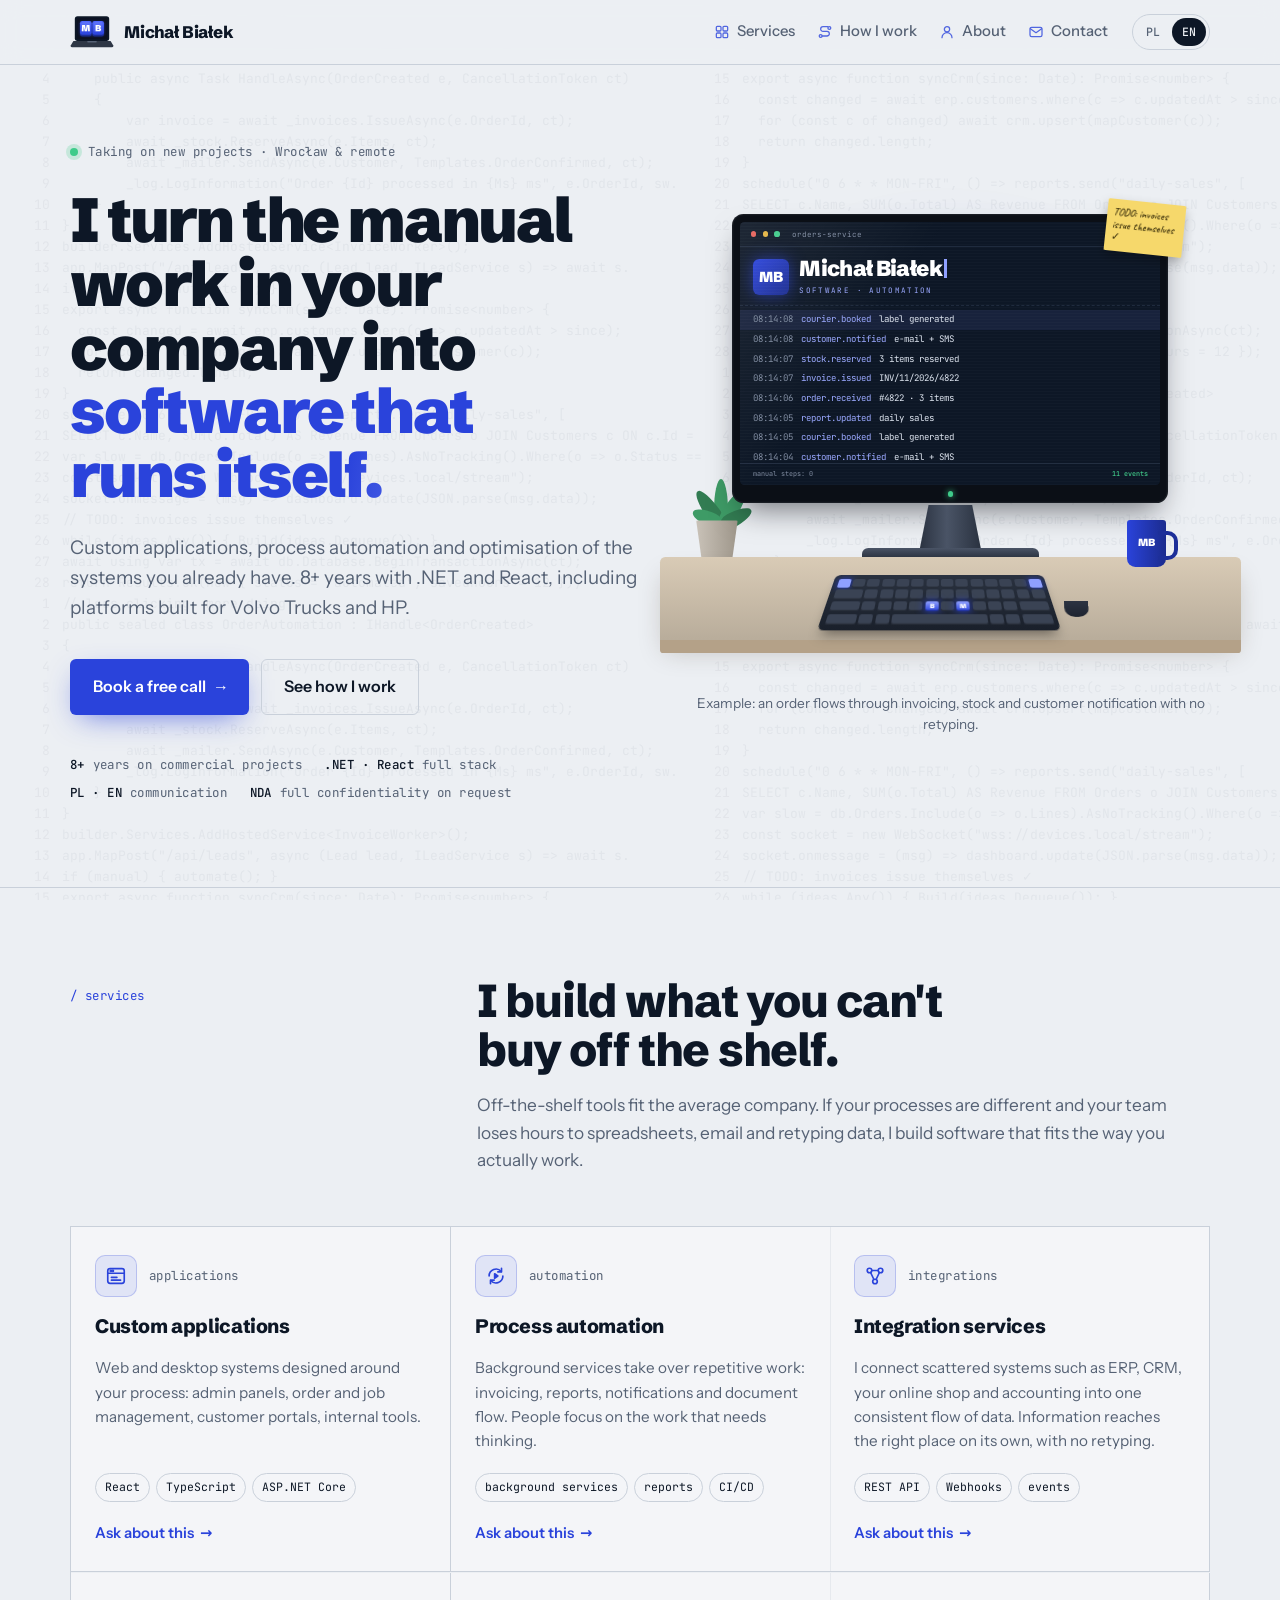
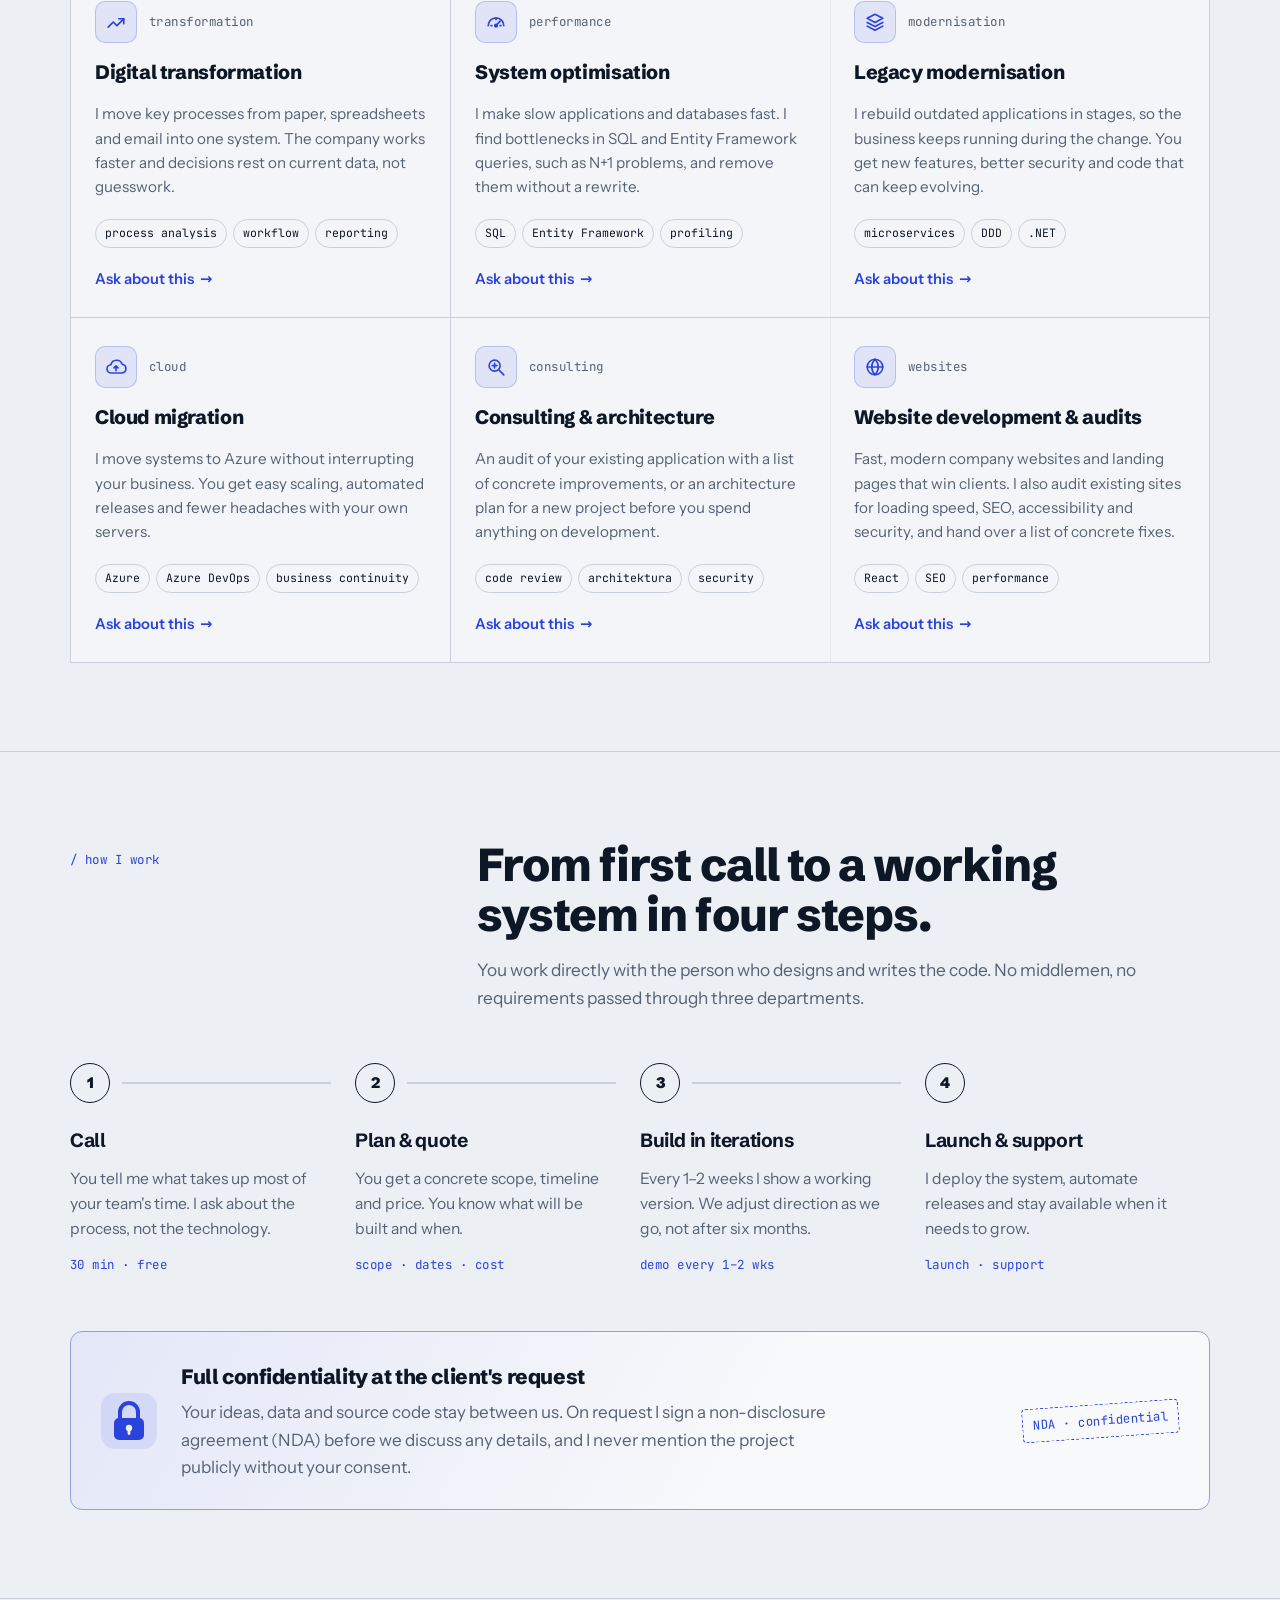
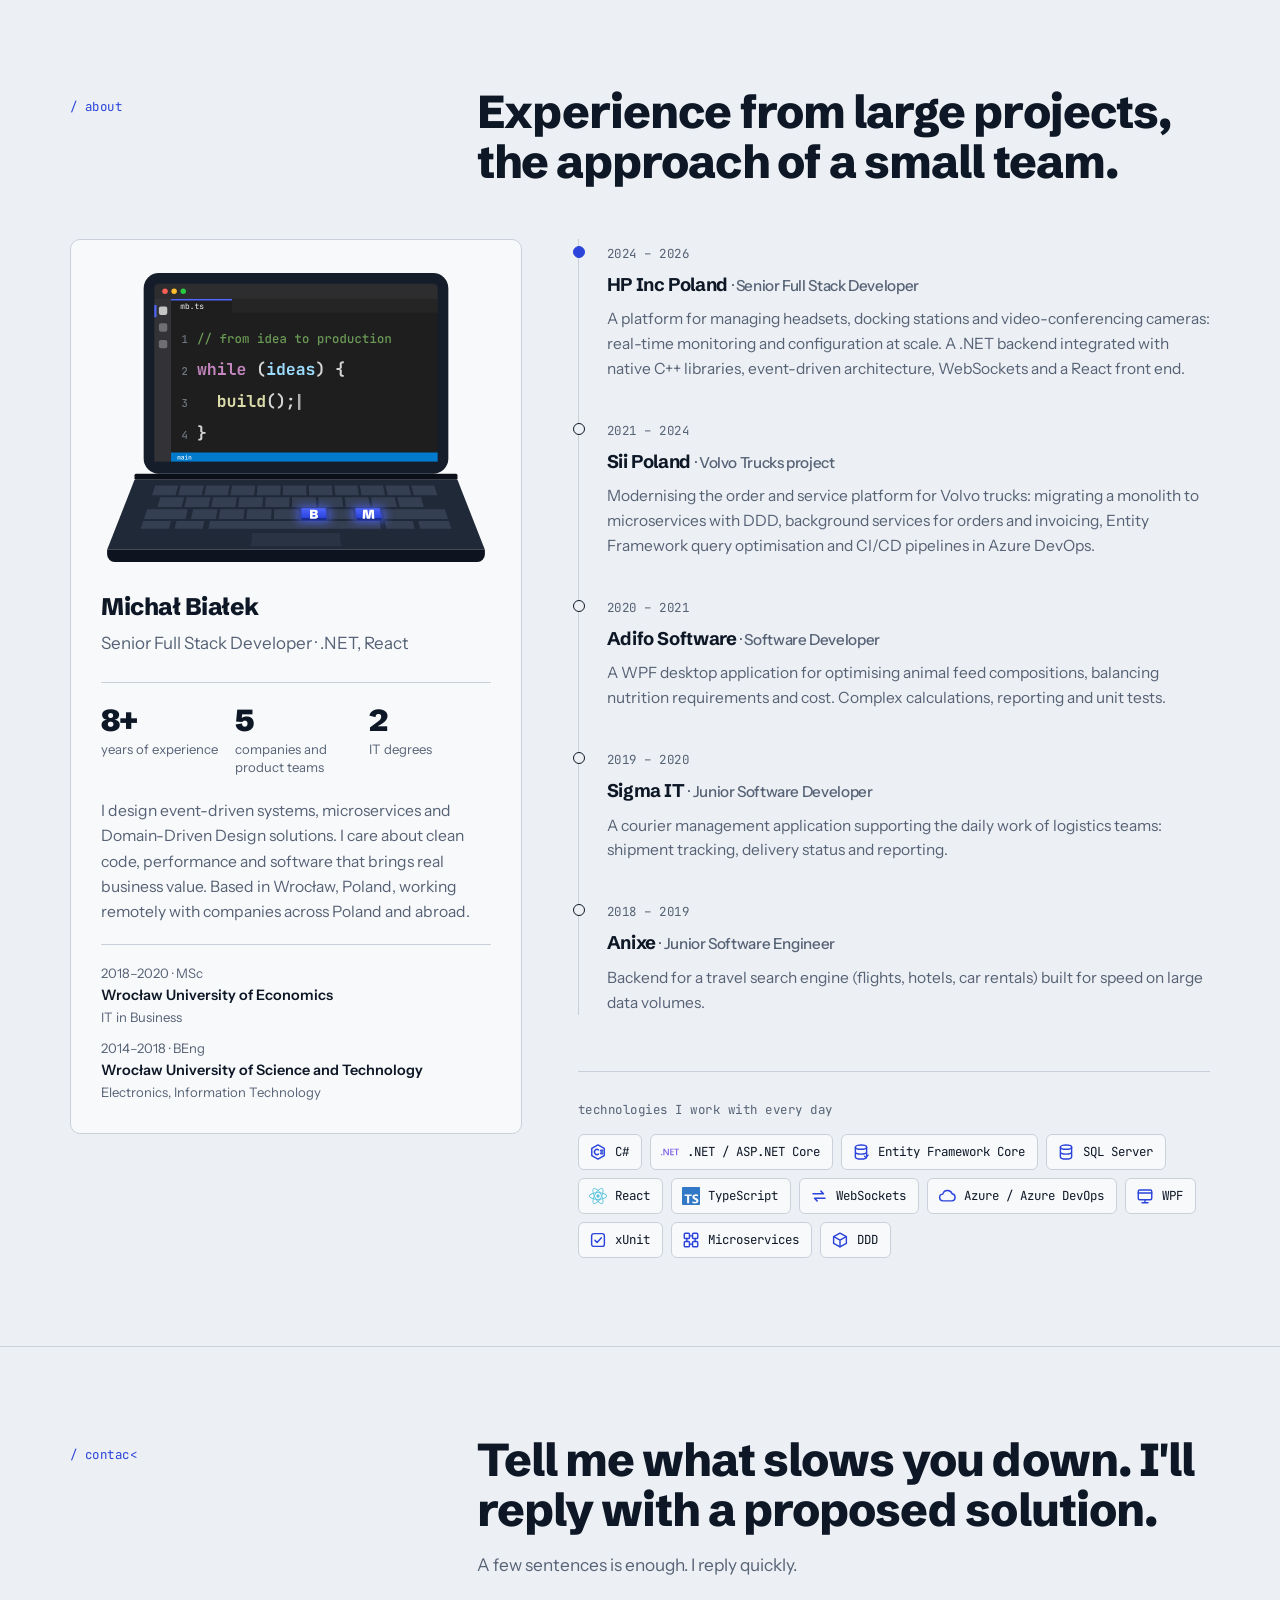
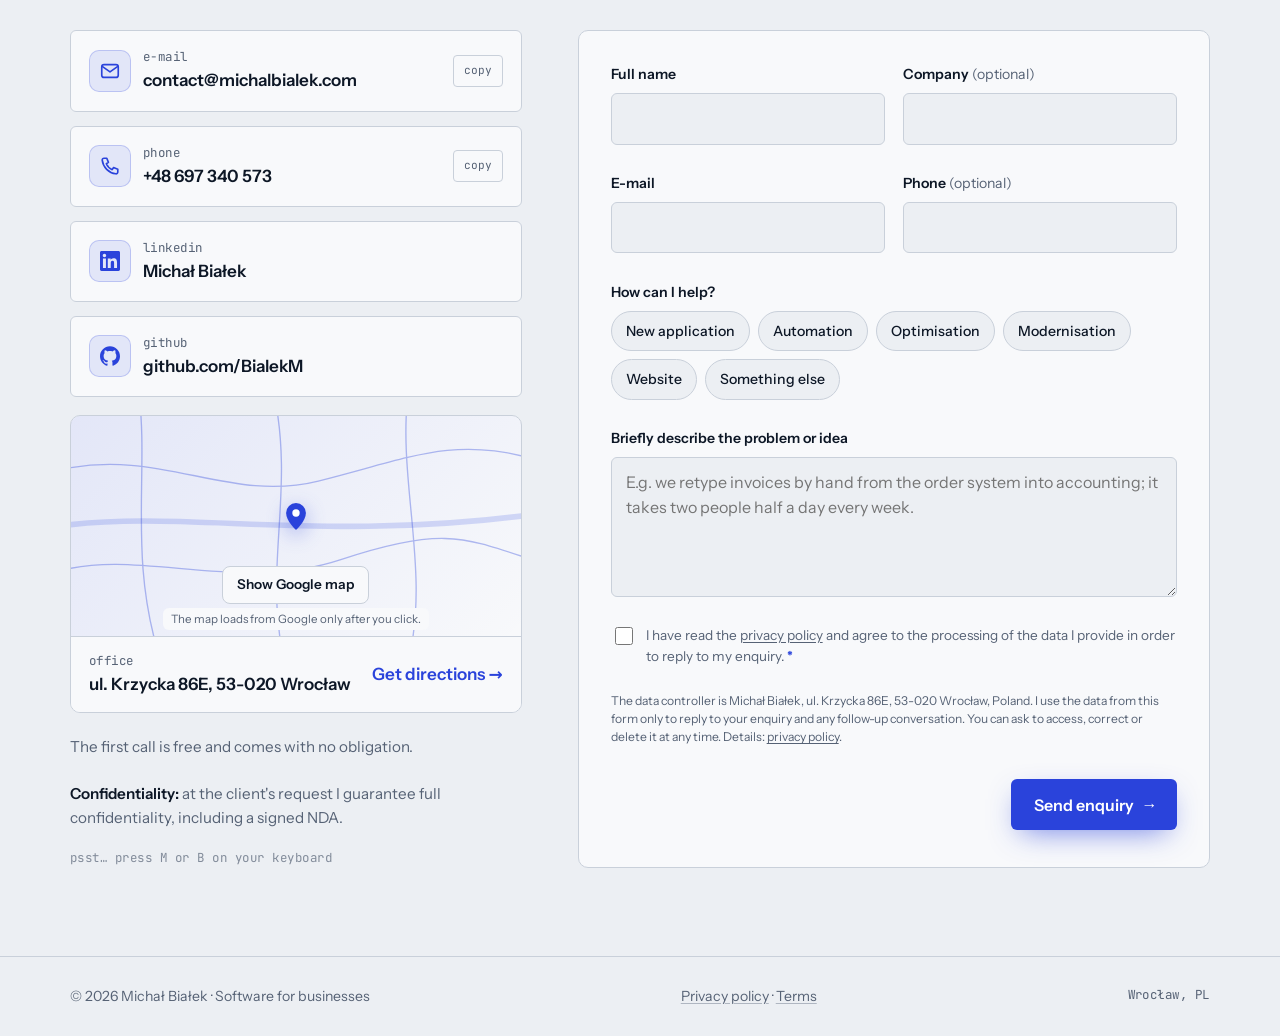
==== commit 97d3ac77: "Polityka prywatności i regulamin PL/EN, klauzula RODO przy formularzu, czcionki z własnego serwera, " ====
--- a/en/index.html
+++ b/en/index.html
@@ -203,9 +203,7 @@
 <style>[hidden]{display:none!important}body{margin:0}:root{padding-top:env(safe-area-inset-top,0px);padding-bottom:env(safe-area-inset-bottom,0px)}</style>
 </head>
 <body data-standalone="1">
-<link rel="preconnect" href="https://fonts.googleapis.com">
-<link rel="preconnect" href="https://fonts.gstatic.com" crossorigin>
-<link rel="stylesheet" href="https://fonts.googleapis.com/css2?family=Schibsted+Grotesk:wght@500;700;800;900&family=Instrument+Sans:wght@400;500;600&family=JetBrains+Mono:wght@400;500&family=Caveat:wght@600&display=swap">
+<link rel="stylesheet" href="/assets/fonts/fonts.css">
 <style>
 /* Layout: lewa krawędź jak szyna zdarzeń; sekcje "podpięte" do niej mono-etykietami. Treść wyrównana do lewej, siatka 12 kolumn. */
 :root{
@@ -509,6 +507,16 @@
 .chips input:checked + label{background:var(--ink);color:var(--bg);border-color:var(--ink)}
 .chips input:focus-visible + label{outline:2px solid var(--accent);outline-offset:2px}
 .consent{display:flex;flex-direction:row;gap:10px;align-items:flex-start;font-size:.85rem;color:var(--muted);font-weight:400}
+.consent a,.gdpr a,.flinks a{color:inherit;text-decoration:underline;text-underline-offset:2px}
+.consent .req{color:var(--accent)}
+.gdpr{grid-column:1/-1;margin:-4px 0 0;font-size:.76rem;line-height:1.5;color:var(--muted)}
+.flinks a{text-decoration-color:color-mix(in srgb,currentColor 40%,transparent)}
+.flinks a:hover{color:var(--ink)}
+.map-load{position:absolute;left:50%;top:150px;transform:translateX(-50%);z-index:3;display:flex;flex-direction:column;align-items:center;gap:4px;text-align:center;width:max-content;max-width:90%}
+.map-load button{font:inherit;font-weight:600;font-size:.85rem;padding:7px 14px;border-radius:8px;border:1px solid var(--line);background:var(--surface);color:var(--ink);cursor:pointer}
+.map-load button:hover{border-color:var(--accent);color:var(--accent)}
+.map-load small{font-size:.72rem;color:var(--muted);background:var(--surface);padding:2px 8px;border-radius:6px}
+.map:has(iframe) .map-load{display:none}
 .consent input{width:18px;height:18px;flex:none;margin-top:2px;accent-color:var(--accent)}
 .form-foot{grid-column:1/-1;display:flex;flex-wrap:wrap;align-items:center;gap:16px;justify-content:space-between}
 .status{font-size:.92rem;color:var(--muted);flex:1 1 240px}
@@ -765,6 +773,7 @@
           <div class="row"><span class="ico" aria-hidden="true"><svg viewBox="0 0 24 24" width="20" height="20" aria-hidden="true" style="fill:currentColor"><path d="M20.447 20.452h-3.554v-5.569c0-1.328-.027-3.037-1.852-3.037-1.853 0-2.136 1.445-2.136 2.939v5.667H9.351V9h3.414v1.561h.046c.477-.9 1.637-1.85 3.37-1.85 3.601 0 4.267 2.37 4.267 5.455v6.286zM5.337 7.433c-1.144 0-2.063-.926-2.063-2.065 0-1.138.92-2.063 2.063-2.063 1.14 0 2.064.925 2.064 2.063 0 1.139-.925 2.065-2.064 2.065zm1.782 13.019H3.555V9h3.564v11.452zM22.225 0H1.771C.792 0 0 .774 0 1.729v20.542C0 23.227.792 24 1.771 24h20.451C23.2 24 24 23.227 24 22.271V1.729C24 .774 23.2 0 22.222 0h.003z"/></svg></span><div class="rtxt"><span class="mono">linkedin</span><a id="c-linkedin" href="#" target="_blank" rel="noopener">Michał Białek</a></div></div>
           <div class="row"><span class="ico" aria-hidden="true"><svg viewBox="0 0 24 24" width="20" height="20" aria-hidden="true" style="fill:currentColor"><path d="M12 .297c-6.63 0-12 5.373-12 12 0 5.303 3.438 9.8 8.205 11.385.6.113.82-.258.82-.577 0-.285-.01-1.04-.015-2.04-3.338.724-4.042-1.61-4.042-1.61C4.422 18.07 3.633 17.7 3.633 17.7c-1.087-.744.084-.729.084-.729 1.205.084 1.838 1.236 1.838 1.236 1.07 1.835 2.809 1.305 3.495.998.108-.776.417-1.305.76-1.605-2.665-.3-5.466-1.332-5.466-5.93 0-1.31.465-2.38 1.235-3.22-.135-.303-.54-1.523.105-3.176 0 0 1.005-.322 3.3 1.23.96-.267 1.98-.399 3-.405 1.02.006 2.04.138 3 .405 2.28-1.552 3.285-1.23 3.285-1.23.645 1.653.24 2.873.12 3.176.765.84 1.23 1.91 1.23 3.22 0 4.61-2.805 5.625-5.475 5.92.42.36.81 1.096.81 2.22 0 1.606-.015 2.896-.015 3.286 0 .315.21.69.825.57C20.565 22.092 24 17.592 24 12.297c0-6.627-5.373-12-12-12"/></svg></span><div class="rtxt"><span class="mono">github</span><a id="c-github" href="#" target="_blank" rel="noopener">GitHub</a></div></div>
           <div class="map" id="map">
+            <div class="map-load" id="map-load" hidden><button type="button" id="map-btn" data-i18n="c.mapload">Show Google map</button><small data-i18n="c.mapnote">The map loads from Google only after you click.</small></div>
             <div class="map-fallback" aria-hidden="true">
               <svg viewBox="0 0 400 220" preserveAspectRatio="xMidYMid slice"><g fill="none" stroke="currentColor" stroke-width="1.2" opacity=".35"><path d="M-10 60 C80 40 140 90 220 70 S340 30 410 50"/><path d="M-10 150 C60 130 150 170 240 140 S350 120 410 140"/><path d="M60 -10 C70 60 50 140 80 230"/><path d="M180 -10 C200 80 170 150 190 230"/><path d="M300 -10 C290 70 320 150 300 230"/></g><g fill="none" stroke="currentColor" stroke-width="5" opacity=".18"><path d="M-10 110 C100 95 220 125 410 100"/></g></svg>
               <span class="pin"><svg viewBox="0 0 24 24" width="34" height="34"><path d="M12 22s7-6.3 7-12a7 7 0 1 0-14 0c0 5.7 7 12 7 12z" fill="currentColor"/><circle cx="12" cy="10" r="2.6" fill="#fff"/></svg></span>
@@ -795,7 +804,8 @@
           </div>
           <div class="f full"><label for="f-msg" data-i18n="f.msg">Briefly describe the problem or idea</label><textarea id="f-msg" name="message" required data-i18n-ph="f.msgph" placeholder="E.g. we retype invoices by hand from the order system into accounting; it takes two people half a day every week."></textarea></div>
           <input class="hp" id="f-hp" name="website" tabindex="-1" autocomplete="off" aria-hidden="true">
-          <label class="consent f full" for="f-consent"><input type="checkbox" id="f-consent" name="consent" required><span data-i18n="f.consent">I agree to the processing of my data in order to reply to this enquiry.</span></label>
+          <label class="consent f full" for="f-consent"><input type="checkbox" id="f-consent" name="consent" required><span data-i18n-html="f.consent">I have read the <a href="/en/privacy-policy/">privacy policy</a> and agree to the processing of the data I provide in order to reply to my enquiry. <b class="req">*</b></span></label>
+          <p class="gdpr full" data-i18n-html="f.gdpr">The data controller is Michał Białek, ul. Krzycka 86E, 53-020 Wrocław, Poland. I use the data from this form only to reply to your enquiry and any follow-up conversation. You can ask to access, correct or delete it at any time. Details: <a href="/en/privacy-policy/">privacy policy</a>.</p>
           <div class="form-foot">
             <p class="status" id="f-status" role="status" aria-live="polite"></p>
             <button class="btn btn-primary" type="submit"><span data-i18n="f.send">Send enquiry</span><span class="arr">→</span></button>
@@ -809,6 +819,7 @@
 <footer>
   <div class="wrap">
     <span>© <span id="yr">2026</span> Michał Białek · <span data-i18n="foot.l">Software for businesses</span></span>
+    <span class="flinks" data-i18n-html="foot.links"><a href="/en/privacy-policy/">Privacy policy</a> · <a href="/en/terms/">Terms</a></span>
     <span class="mono">Wrocław, PL</span>
   </div>
 </footer>
@@ -841,9 +852,12 @@
   const q=encodeURIComponent(CONTACT.mapQuery||CONTACT.address);
   document.getElementById("c-address").textContent=CONTACT.address;
   document.getElementById("c-maplink").href="https://www.google.com/maps/dir/?api=1&destination="+q;
-  if(document.body.dataset.standalone){ /* na prawdziwej stronie: mapa Google */
+  if(document.body.dataset.standalone){ /* na prawdziwej stronie: mapa Google dopiero po kliknięciu (RODO) */
+    document.getElementById("map-load").hidden=false;
+    document.getElementById("map-btn").addEventListener("click",()=>{
     const f=document.createElement("iframe"); f.src="https://www.google.com/maps?q="+q+"&output=embed"; f.loading="lazy";
     f.referrerPolicy="no-referrer-when-downgrade"; f.title="Mapa: "+CONTACT.address; document.getElementById("map").prepend(f);
+    });
   }
 })();
 
@@ -895,7 +909,10 @@
   "f.t1":"New application","f.t2":"Automation","f.t3":"Optimisation","f.t4":"Modernisation","f.t5":"Something else",
   "f.msg":"Briefly describe the problem or idea",
   "f.msgph":"E.g. we retype invoices by hand from the order system into accounting; it takes two people half a day every week.",
-  "f.consent":"I agree to the processing of my data in order to reply to this enquiry.",
+  "f.consent":"I have read the <a href=\"/en/privacy-policy/\">privacy policy</a> and agree to the processing of the data I provide in order to reply to my enquiry. <b class=\"req\">*</b>",
+  "f.gdpr":"The data controller is Michał Białek, ul. Krzycka 86E, 53-020 Wrocław, Poland. I use the data from this form only to reply to your enquiry and any follow-up conversation. You can ask to access, correct or delete it at any time. Details: <a href=\"/en/privacy-policy/\">privacy policy</a>.",
+  "foot.links":"<a href=\"/en/privacy-policy/\">Privacy policy</a> · <a href=\"/en/terms/\">Terms</a>",
+  "c.mapload":"Show Google map","c.mapnote":"The map loads from Google only after you click.",
   "f.send":"Send enquiry","foot.l":"Software for businesses",
   "copied":"copied","err.req":"Please fill in your name, e-mail, a short description and the consent box.",
   "err.email":"That e-mail address looks incomplete.","sending":"Sending…",
@@ -991,67 +1008,104 @@
   b.addEventListener("pointerleave",()=>{b.style.transform=""});
 });
 
-/* Interaktywne tło: siatka punktów (jak papier techniczny), po której jeżdżą "zlecenia"
-   skręcające pod kątem prostym. Kursor działa jak soczewka, kliknięcie wysyła falę i rozgałęzia zlecenia. */
+/* Tło: przygaszony kod (z numerami linii) jak w edytorze. Pod kursorem delikatnie wraca podświetlanie składni,
+   a co kilka sekund jedna linia "pisze się" na nowo. Bez kliknięć i fajerwerków, żeby nie przeszkadzało w czytaniu. */
 (function(){
   const cv=document.getElementById("bg"),ctx=cv.getContext("2d");
-  const S=26; let W,H,dpr,cols,rows,heat,agents=[],ripples=[],mouse={x:-9999,y:-9999},col={},last=0;
+  const CODE=`// less clicking, more doing
+public sealed class OrderAutomation : IHandle<OrderCreated>
+{
+    public async Task HandleAsync(OrderCreated e, CancellationToken ct)
+    {
+        var invoice = await _invoices.IssueAsync(e.OrderId, ct);
+        await _stock.ReserveAsync(e.Items, ct);
+        await _mailer.SendAsync(e.Customer, Templates.OrderConfirmed, ct);
+        _log.LogInformation("Order {Id} processed in {Ms} ms", e.OrderId, sw.ElapsedMilliseconds);
+    }
+}
+builder.Services.AddHostedService<InvoiceWorker>();
+app.MapPost("/api/leads", async (Lead lead, ILeadService s) => await s.CreateAsync(lead));
+if (manual) { automate(); }
+export async function syncCrm(since: Date): Promise<number> {
+  const changed = await erp.customers.where(c => c.updatedAt > since);
+  for (const c of changed) await crm.upsert(mapCustomer(c));
+  return changed.length;
+}
+schedule("0 6 * * MON-FRI", () => reports.send("daily-sales", ["board@company.com"]));
+SELECT c.Name, SUM(o.Total) AS Revenue FROM Orders o JOIN Customers c ON c.Id = o.CustomerId GROUP BY c.Name;
+var slow = db.Orders.Include(o => o.Lines).AsNoTracking().Where(o => o.Status == Status.Open);
+const socket = new WebSocket("wss://devices.local/stream");
+socket.onmessage = (msg) => dashboard.update(JSON.parse(msg.data));
+// TODO: invoices issue themselves ✓
+while (ideas.Any()) { Build(ideas.Dequeue()); }
+await using var tx = await db.Database.BeginTransactionAsync(ct);
+return Results.Ok(new { status = "automated", savedHours = 12 });`.split("\n");
+  const KW=new Set("public private sealed class async await var new return if for while const let export function await using of in from select where join on group by as interface type static void true false null".split(" ").concat("SELECT FROM JOIN ON GROUP BY AS SUM WHERE".split(" ")));
+  function tokens(line){const out=[];const re=/(\/\/.*$)|("(?:[^"\\]|\\.)*")|(\b\d+\b)|([A-Za-z_][\w]*)(?=\s*\()|([A-Z][\w]*)|([A-Za-z_][\w]*)|(\s+)|(.)/g;let m;
+    while((m=re.exec(line))){const [s]=m;let k="p";
+      if(m[1])k="cm";else if(m[2])k="str";else if(m[3])k="num";else if(m[4])k=KW.has(s)?"kw":"fn";else if(m[5])k=KW.has(s)?"kw":"type";else if(m[6])k=KW.has(s)?"kw":"var";else if(m[7])k="ws";
+      out.push([s,k])}return out}
+  const TOK=CODE.map(tokens);
+  const PAL={dark:{p:"#C9D1E0",kw:"#C586C0",fn:"#DCDCAA",type:"#4EC9B0",var:"#9CDCFE",str:"#CE9178",num:"#B5CEA8",cm:"#6A9955"},
+             light:{p:"#3B4252",kw:"#A626A4",fn:"#795E26",type:"#267F99",var:"#1F5FBF",str:"#A31515",num:"#098658",cm:"#5A8A4A"}};
+  const FS=13,LH=21,PADX=24,GUT=38;let W,H,dpr,base,bright,tmp,mode="dark",mouse={x:-9999,y:-9999},sm={x:-9999,y:-9999},typing=null,blocks=[];
   const css=n=>getComputedStyle(document.documentElement).getPropertyValue(n).trim();
-  function colors(){col.ink=css("--ink");col.acc=css("--accent");col.hi=css("--accent-hi")}
-  function size(){dpr=Math.min(2,devicePixelRatio||1);W=innerWidth;H=innerHeight;cv.width=W*dpr;cv.height=H*dpr;ctx.setTransform(dpr,0,0,dpr,0,0);
-    cols=Math.ceil(W/S)+1;rows=Math.ceil(H/S)+1;heat=new Float32Array(cols*rows)}
-  const DIRS=[[1,0],[0,1],[-1,0],[0,-1]];
-  function spawn(gx,gy,d){
-    if(gx===undefined){const e=Math.floor(Math.random()*4);
-      if(e===0){gx=0;gy=Math.floor(Math.random()*rows);d=0}else if(e===1){gx=Math.floor(Math.random()*cols);gy=0;d=1}
-      else if(e===2){gx=cols-1;gy=Math.floor(Math.random()*rows);d=2}else{gx=Math.floor(Math.random()*cols);gy=rows-1;d=3}}
-    agents.push({gx,gy,d,t:0,trail:[[gx,gy]],speed:.07+Math.random()*.05,life:220+Math.random()*260});
+  function isDark(){const c=css("--bg");const m=c.match(/[0-9a-f]{2}/gi);if(!m)return true;const [r,g,b]=m.slice(0,3).map(h=>parseInt(h,16));return (r*.3+g*.59+b*.11)<128}
+  function mk(){const c=document.createElement("canvas");c.width=W*dpr;c.height=H*dpr;const x=c.getContext("2d");x.setTransform(dpr,0,0,dpr,0,0);x.font=`${FS}px "JetBrains Mono", ui-monospace, monospace`;x.textBaseline="middle";return [c,x]}
+  function layout(){ // kolumny kodu z różnym przesunięciem wierszy
+    blocks=[];const colW=Math.max(520,Math.min(760,W/2));let bx=PADX,bi=0;
+    while(bx<W){blocks.push({x:bx+GUT,off:(bi*11)%CODE.length,w:colW});bx+=colW+40;bi++}
   }
-  function heatAt(gx,gy,v){if(gx>=0&&gy>=0&&gx<cols&&gy<rows){const i=gy*cols+gx;heat[i]=Math.min(1,heat[i]+v)}}
-  function step(){
-    if(agents.length<7&&Math.random()<.03) spawn();
-    for(let k=agents.length-1;k>=0;k--){const a=agents[k];a.t+=a.speed;a.life--;
-      if(a.t>=1){a.t=0;a.gx+=DIRS[a.d][0];a.gy+=DIRS[a.d][1];a.trail.push([a.gx,a.gy]);if(a.trail.length>16)a.trail.shift();heatAt(a.gx,a.gy,.9);
-        if(Math.random()<.22)a.d=(a.d+(Math.random()<.5?1:3))%4;
-        if(a.gx<-1||a.gy<-1||a.gx>cols||a.gy>rows||a.life<0){agents.splice(k,1)}}}
-    for(let i=0;i<heat.length;i++)heat[i]*=.955;
-    for(let k=ripples.length-1;k>=0;k--){const r=ripples[k];r.r+=7;if(r.r>r.max)ripples.splice(k,1)}
+  function render(){
+    mode=isDark()?"dark":"light";const P=PAL[mode];
+    let bx,b;[base,bx]=mk();[bright,b]=mk();[tmp]=mk();
+    const rows=Math.ceil(H/LH)+1;
+    for(const blk of blocks)for(let r=0;r<rows;r++){const li=(r+blk.off)%CODE.length,y=r*LH+LH/2+6;let x=blk.x;
+      bx.fillStyle=P.p;bx.globalAlpha=mode==="dark"?.035:.05;bx.textAlign="right";bx.fillText(String(li+1),blk.x-12,y);bx.textAlign="left";
+      for(const [s,k] of TOK[li]){const w=bx.measureText(s).width;if(x-blk.x+w>blk.w)break;
+        if(k!=="ws"){bx.fillStyle=P.p;bx.globalAlpha=mode==="dark"?.06:.055;bx.fillText(s,x,y);b.fillStyle=P[k]||P.p;b.globalAlpha=1;b.fillText(s,x,y)}x+=w}}
   }
-  function draw(){
-    ctx.clearRect(0,0,W,H);
-    const R=170;
-    for(let gy=0;gy<rows;gy++)for(let gx=0;gx<cols;gx++){
-      let x=gx*S,y=gy*S;const dx=x-mouse.x,dy=y-mouse.y,d=Math.hypot(dx,dy);let lens=0;
-      if(d<R){lens=Math.pow(1-d/R,2);const push=lens*16/(d||1);x+=dx*push;y+=dy*push}
-      let rip=0;for(const r of ripples){const dd=Math.abs(Math.hypot(gx*S-r.x,gy*S-r.y)-r.r);if(dd<22)rip=Math.max(rip,(1-dd/22)*(1-r.r/r.max))}
-      const h=Math.max(heat[gy*cols+gx],rip);const e=Math.max(lens,h);
-      const s=1.3+e*2.6;
-      ctx.globalAlpha=.16+e*.8;ctx.fillStyle=e>.08?col.acc:col.ink;
-      ctx.fillRect(x-s/2,y-s/2,s,s);
+  function size(){dpr=Math.min(2,devicePixelRatio||1);W=innerWidth;H=innerHeight;cv.width=W*dpr;cv.height=H*dpr;ctx.setTransform(1,0,0,1,0,0);layout();render()}
+  function reveal(){ // jasna warstwa tylko w okręgu pod kursorem
+    const t=tmp.getContext("2d");t.setTransform(1,0,0,1,0,0);t.globalCompositeOperation="source-over";t.clearRect(0,0,tmp.width,tmp.height);
+    t.drawImage(bright,0,0);t.globalCompositeOperation="destination-in";
+    const g=t.createRadialGradient(sm.x*dpr,sm.y*dpr,0,sm.x*dpr,sm.y*dpr,170*dpr);g.addColorStop(0,"rgba(0,0,0,.6)");g.addColorStop(.6,"rgba(0,0,0,.25)");g.addColorStop(1,"rgba(0,0,0,0)");
+    t.fillStyle=g;t.fillRect(0,0,tmp.width,tmp.height);t.globalCompositeOperation="source-over";
+  }
+  function frame(now){
+    sm.x+= (mouse.x-sm.x)*.18; sm.y+=(mouse.y-sm.y)*.18; if(mouse.x<-999){sm.x=sm.y=-9999}
+    ctx.setTransform(1,0,0,1,0,0);ctx.clearRect(0,0,cv.width,cv.height);ctx.drawImage(base,0,0);
+    // latarka
+    if(sm.x>-999){reveal();ctx.globalAlpha=mode==="dark"?.55:.5;ctx.drawImage(tmp,0,0);ctx.globalAlpha=1}
+    ctx.globalAlpha=1;
+    // linia, która pisze się na nowo
+    if(!typing||typing.done&&now-typing.end>2600){
+      const blk=blocks[Math.floor(Math.random()*blocks.length)],r=Math.floor(Math.random()*(H/LH-2))+1;
+      typing={blk,r,li:(r+blk.off)%CODE.length,n:0,start:now,done:false};
     }
-    ctx.lineCap="square";
-    for(const a of agents){const tr=a.trail,hx=(a.gx+DIRS[a.d][0]*a.t)*S,hy=(a.gy+DIRS[a.d][1]*a.t)*S;
-      for(let i=1;i<tr.length;i++){ctx.globalAlpha=(i/tr.length)*.55;ctx.strokeStyle=col.acc;ctx.lineWidth=1.6;
-        ctx.beginPath();ctx.moveTo(tr[i-1][0]*S,tr[i-1][1]*S);ctx.lineTo(tr[i][0]*S,tr[i][1]*S);ctx.stroke()}
-      const lx=tr[tr.length-1][0]*S,ly=tr[tr.length-1][1]*S;ctx.globalAlpha=.6;ctx.beginPath();ctx.moveTo(lx,ly);ctx.lineTo(hx,hy);ctx.stroke();
-      ctx.globalAlpha=1;ctx.fillStyle=col.hi;ctx.shadowColor=col.acc;ctx.shadowBlur=14;ctx.fillRect(hx-3,hy-3,6,6);ctx.shadowBlur=0}
-    for(const r of ripples){ctx.globalAlpha=.35*(1-r.r/r.max);ctx.strokeStyle=col.acc;ctx.lineWidth=1.5;ctx.beginPath();ctx.arc(r.x,r.y,r.r,0,7);ctx.stroke()}
-    ctx.globalAlpha=1;
+    if(typing){const P=PAL[mode],y=typing.r*LH+LH/2+6,full=CODE[typing.li];
+      if(!typing.done){typing.n=Math.min(full.length,Math.floor((now-typing.start)/55));if(typing.n>=full.length){typing.done=true;typing.end=now}}
+      ctx.setTransform(dpr,0,0,dpr,0,0);ctx.font=`${FS}px "JetBrains Mono", ui-monospace, monospace`;ctx.textBaseline="middle";
+      const fade=typing.done?Math.max(0,1-(now-typing.end)/900):1;
+      ctx.fillStyle=css("--bg");ctx.globalAlpha=.9*fade;const tw=ctx.measureText(full).width;ctx.fillRect(typing.blk.x-4,y-LH/2,Math.min(tw,typing.blk.w)+12,LH);
+      let x=typing.blk.x,c=0;ctx.globalAlpha=(mode==="dark"?.32:.38)*fade;
+      for(const [s,k] of TOK[typing.li]){if(c>=typing.n)break;const part=s.slice(0,typing.n-c);c+=s.length;if(x-typing.blk.x>typing.blk.w)break;
+        if(k!=="ws"){ctx.fillStyle=P[k]||P.p;ctx.fillText(part,x,y)}x+=ctx.measureText(part).width}
+      if(!typing.done||Math.floor(now/500)%2===0){ctx.globalAlpha=.55*fade;ctx.fillStyle=css("--accent");ctx.fillRect(x+1,y-8,2,16)}
+      ctx.globalAlpha=1;ctx.setTransform(1,0,0,1,0,0)}
+    if(!REDUCED&&!document.hidden) requestAnimationFrame(frame);
   }
-  function frame(t){ if(t-last>=15){step();last=t} draw(); if(!REDUCED&&!document.hidden) requestAnimationFrame(frame) }
-  colors();size();
-  if(!REDUCED){for(let i=0;i<4;i++)spawn()}
-  addEventListener("resize",()=>{size();if(REDUCED)draw()});
-  addEventListener("pointermove",e=>{mouse.x=e.clientX;mouse.y=e.clientY},{passive:true});
+  function still(){ctx.setTransform(1,0,0,1,0,0);ctx.clearRect(0,0,cv.width,cv.height);ctx.drawImage(base,0,0)}
+  size();
+  addEventListener("resize",()=>{size();if(REDUCED)still()});
+  addEventListener("pointermove",e=>{mouse.x=e.clientX;mouse.y=e.clientY;if(sm.x<-999){sm.x=e.clientX;sm.y=e.clientY}},{passive:true});
   document.addEventListener("pointerleave",()=>{mouse.x=mouse.y=-9999});
-  addEventListener("pointerdown",e=>{ if(REDUCED||e.target.closest("input,textarea,select,label"))return;
-    ripples.push({x:e.clientX,y:e.clientY,r:0,max:Math.max(W,H)*.6});
-    const gx=Math.round(e.clientX/S),gy=Math.round(e.clientY/S); for(let d=0;d<4;d++) if(agents.length<14) spawn(gx,gy,d);
-  });
   document.addEventListener("visibilitychange",()=>{if(!document.hidden&&!REDUCED)requestAnimationFrame(frame)});
-  matchMedia("(prefers-color-scheme: dark)").addEventListener("change",()=>{colors();if(REDUCED)draw()});
-  new MutationObserver(()=>{colors();if(REDUCED)draw()}).observe(document.documentElement,{attributes:true,attributeFilter:["data-theme"]});
-  if(REDUCED) draw(); else requestAnimationFrame(frame);
+  const re=()=>{render();if(REDUCED)still()};
+  matchMedia("(prefers-color-scheme: dark)").addEventListener("change",re);
+  new MutationObserver(re).observe(document.documentElement,{attributes:true,attributeFilter:["data-theme"]});
+  if(document.fonts&&document.fonts.load) document.fonts.load(`${FS}px "JetBrains Mono"`).then(re).catch(()=>{});
+  if(REDUCED) still(); else requestAnimationFrame(frame);
 })();
 
 /* ===== Fajerwerki ===== */
--- a/assets/fonts/fonts.css
+++ b/assets/fonts/fonts.css
@@ -0,0 +1,166 @@
+@font-face {
+  font-family: 'Caveat';
+  font-style: normal;
+  font-weight: 600;
+  font-display: swap;
+  src: url(/assets/fonts/Caveat-600-latin-ext.woff2) format('woff2');
+  unicode-range: U+0100-02BA, U+02BD-02C5, U+02C7-02CC, U+02CE-02D7, U+02DD-02FF, U+0304, U+0308, U+0329, U+1D00-1DBF, U+1E00-1E9F, U+1EF2-1EFF, U+2020, U+20A0-20AB, U+20AD-20C4, U+2113, U+2C60-2C7F, U+A720-A7FF;
+}
+@font-face {
+  font-family: 'Caveat';
+  font-style: normal;
+  font-weight: 600;
+  font-display: swap;
+  src: url(/assets/fonts/Caveat-600-latin.woff2) format('woff2');
+  unicode-range: U+0000-00FF, U+0131, U+0152-0153, U+02BB-02BC, U+02C6, U+02DA, U+02DC, U+0304, U+0308, U+0329, U+2000-206F, U+20AC, U+2122, U+2191, U+2193, U+2212, U+2215, U+FEFF, U+FFFD;
+}
+@font-face {
+  font-family: 'Instrument Sans';
+  font-style: normal;
+  font-weight: 400;
+  font-stretch: 100%;
+  font-display: swap;
+  src: url(/assets/fonts/InstrumentSans-400-latin-ext.woff2) format('woff2');
+  unicode-range: U+0100-02BA, U+02BD-02C5, U+02C7-02CC, U+02CE-02D7, U+02DD-02FF, U+0304, U+0308, U+0329, U+1D00-1DBF, U+1E00-1E9F, U+1EF2-1EFF, U+2020, U+20A0-20AB, U+20AD-20C4, U+2113, U+2C60-2C7F, U+A720-A7FF;
+}
+@font-face {
+  font-family: 'Instrument Sans';
+  font-style: normal;
+  font-weight: 400;
+  font-stretch: 100%;
+  font-display: swap;
+  src: url(/assets/fonts/InstrumentSans-400-latin.woff2) format('woff2');
+  unicode-range: U+0000-00FF, U+0131, U+0152-0153, U+02BB-02BC, U+02C6, U+02DA, U+02DC, U+0304, U+0308, U+0329, U+2000-206F, U+20AC, U+2122, U+2191, U+2193, U+2212, U+2215, U+FEFF, U+FFFD;
+}
+@font-face {
+  font-family: 'Instrument Sans';
+  font-style: normal;
+  font-weight: 500;
+  font-stretch: 100%;
+  font-display: swap;
+  src: url(/assets/fonts/InstrumentSans-400-latin-ext.woff2) format('woff2');
+  unicode-range: U+0100-02BA, U+02BD-02C5, U+02C7-02CC, U+02CE-02D7, U+02DD-02FF, U+0304, U+0308, U+0329, U+1D00-1DBF, U+1E00-1E9F, U+1EF2-1EFF, U+2020, U+20A0-20AB, U+20AD-20C4, U+2113, U+2C60-2C7F, U+A720-A7FF;
+}
+@font-face {
+  font-family: 'Instrument Sans';
+  font-style: normal;
+  font-weight: 500;
+  font-stretch: 100%;
+  font-display: swap;
+  src: url(/assets/fonts/InstrumentSans-400-latin.woff2) format('woff2');
+  unicode-range: U+0000-00FF, U+0131, U+0152-0153, U+02BB-02BC, U+02C6, U+02DA, U+02DC, U+0304, U+0308, U+0329, U+2000-206F, U+20AC, U+2122, U+2191, U+2193, U+2212, U+2215, U+FEFF, U+FFFD;
+}
+@font-face {
+  font-family: 'Instrument Sans';
+  font-style: normal;
+  font-weight: 600;
+  font-stretch: 100%;
+  font-display: swap;
+  src: url(/assets/fonts/InstrumentSans-400-latin-ext.woff2) format('woff2');
+  unicode-range: U+0100-02BA, U+02BD-02C5, U+02C7-02CC, U+02CE-02D7, U+02DD-02FF, U+0304, U+0308, U+0329, U+1D00-1DBF, U+1E00-1E9F, U+1EF2-1EFF, U+2020, U+20A0-20AB, U+20AD-20C4, U+2113, U+2C60-2C7F, U+A720-A7FF;
+}
+@font-face {
+  font-family: 'Instrument Sans';
+  font-style: normal;
+  font-weight: 600;
+  font-stretch: 100%;
+  font-display: swap;
+  src: url(/assets/fonts/InstrumentSans-400-latin.woff2) format('woff2');
+  unicode-range: U+0000-00FF, U+0131, U+0152-0153, U+02BB-02BC, U+02C6, U+02DA, U+02DC, U+0304, U+0308, U+0329, U+2000-206F, U+20AC, U+2122, U+2191, U+2193, U+2212, U+2215, U+FEFF, U+FFFD;
+}
+@font-face {
+  font-family: 'JetBrains Mono';
+  font-style: normal;
+  font-weight: 400;
+  font-display: swap;
+  src: url(/assets/fonts/JetBrainsMono-400-latin-ext.woff2) format('woff2');
+  unicode-range: U+0100-02BA, U+02BD-02C5, U+02C7-02CC, U+02CE-02D7, U+02DD-02FF, U+0304, U+0308, U+0329, U+1D00-1DBF, U+1E00-1E9F, U+1EF2-1EFF, U+2020, U+20A0-20AB, U+20AD-20C4, U+2113, U+2C60-2C7F, U+A720-A7FF;
+}
+@font-face {
+  font-family: 'JetBrains Mono';
+  font-style: normal;
+  font-weight: 400;
+  font-display: swap;
+  src: url(/assets/fonts/JetBrainsMono-400-latin.woff2) format('woff2');
+  unicode-range: U+0000-00FF, U+0131, U+0152-0153, U+02BB-02BC, U+02C6, U+02DA, U+02DC, U+0304, U+0308, U+0329, U+2000-206F, U+20AC, U+2122, U+2191, U+2193, U+2212, U+2215, U+FEFF, U+FFFD;
+}
+@font-face {
+  font-family: 'JetBrains Mono';
+  font-style: normal;
+  font-weight: 500;
+  font-display: swap;
+  src: url(/assets/fonts/JetBrainsMono-400-latin-ext.woff2) format('woff2');
+  unicode-range: U+0100-02BA, U+02BD-02C5, U+02C7-02CC, U+02CE-02D7, U+02DD-02FF, U+0304, U+0308, U+0329, U+1D00-1DBF, U+1E00-1E9F, U+1EF2-1EFF, U+2020, U+20A0-20AB, U+20AD-20C4, U+2113, U+2C60-2C7F, U+A720-A7FF;
+}
+@font-face {
+  font-family: 'JetBrains Mono';
+  font-style: normal;
+  font-weight: 500;
+  font-display: swap;
+  src: url(/assets/fonts/JetBrainsMono-400-latin.woff2) format('woff2');
+  unicode-range: U+0000-00FF, U+0131, U+0152-0153, U+02BB-02BC, U+02C6, U+02DA, U+02DC, U+0304, U+0308, U+0329, U+2000-206F, U+20AC, U+2122, U+2191, U+2193, U+2212, U+2215, U+FEFF, U+FFFD;
+}
+@font-face {
+  font-family: 'Schibsted Grotesk';
+  font-style: normal;
+  font-weight: 500;
+  font-display: swap;
+  src: url(/assets/fonts/SchibstedGrotesk-500-latin-ext.woff2) format('woff2');
+  unicode-range: U+0100-02BA, U+02BD-02C5, U+02C7-02CC, U+02CE-02D7, U+02DD-02FF, U+0304, U+0308, U+0329, U+1D00-1DBF, U+1E00-1E9F, U+1EF2-1EFF, U+2020, U+20A0-20AB, U+20AD-20C4, U+2113, U+2C60-2C7F, U+A720-A7FF;
+}
+@font-face {
+  font-family: 'Schibsted Grotesk';
+  font-style: normal;
+  font-weight: 500;
+  font-display: swap;
+  src: url(/assets/fonts/SchibstedGrotesk-500-latin.woff2) format('woff2');
+  unicode-range: U+0000-00FF, U+0131, U+0152-0153, U+02BB-02BC, U+02C6, U+02DA, U+02DC, U+0304, U+0308, U+0329, U+2000-206F, U+20AC, U+2122, U+2191, U+2193, U+2212, U+2215, U+FEFF, U+FFFD;
+}
+@font-face {
+  font-family: 'Schibsted Grotesk';
+  font-style: normal;
+  font-weight: 700;
+  font-display: swap;
+  src: url(/assets/fonts/SchibstedGrotesk-500-latin-ext.woff2) format('woff2');
+  unicode-range: U+0100-02BA, U+02BD-02C5, U+02C7-02CC, U+02CE-02D7, U+02DD-02FF, U+0304, U+0308, U+0329, U+1D00-1DBF, U+1E00-1E9F, U+1EF2-1EFF, U+2020, U+20A0-20AB, U+20AD-20C4, U+2113, U+2C60-2C7F, U+A720-A7FF;
+}
+@font-face {
+  font-family: 'Schibsted Grotesk';
+  font-style: normal;
+  font-weight: 700;
+  font-display: swap;
+  src: url(/assets/fonts/SchibstedGrotesk-500-latin.woff2) format('woff2');
+  unicode-range: U+0000-00FF, U+0131, U+0152-0153, U+02BB-02BC, U+02C6, U+02DA, U+02DC, U+0304, U+0308, U+0329, U+2000-206F, U+20AC, U+2122, U+2191, U+2193, U+2212, U+2215, U+FEFF, U+FFFD;
+}
+@font-face {
+  font-family: 'Schibsted Grotesk';
+  font-style: normal;
+  font-weight: 800;
+  font-display: swap;
+  src: url(/assets/fonts/SchibstedGrotesk-500-latin-ext.woff2) format('woff2');
+  unicode-range: U+0100-02BA, U+02BD-02C5, U+02C7-02CC, U+02CE-02D7, U+02DD-02FF, U+0304, U+0308, U+0329, U+1D00-1DBF, U+1E00-1E9F, U+1EF2-1EFF, U+2020, U+20A0-20AB, U+20AD-20C4, U+2113, U+2C60-2C7F, U+A720-A7FF;
+}
+@font-face {
+  font-family: 'Schibsted Grotesk';
+  font-style: normal;
+  font-weight: 800;
+  font-display: swap;
+  src: url(/assets/fonts/SchibstedGrotesk-500-latin.woff2) format('woff2');
+  unicode-range: U+0000-00FF, U+0131, U+0152-0153, U+02BB-02BC, U+02C6, U+02DA, U+02DC, U+0304, U+0308, U+0329, U+2000-206F, U+20AC, U+2122, U+2191, U+2193, U+2212, U+2215, U+FEFF, U+FFFD;
+}
+@font-face {
+  font-family: 'Schibsted Grotesk';
+  font-style: normal;
+  font-weight: 900;
+  font-display: swap;
+  src: url(/assets/fonts/SchibstedGrotesk-500-latin-ext.woff2) format('woff2');
+  unicode-range: U+0100-02BA, U+02BD-02C5, U+02C7-02CC, U+02CE-02D7, U+02DD-02FF, U+0304, U+0308, U+0329, U+1D00-1DBF, U+1E00-1E9F, U+1EF2-1EFF, U+2020, U+20A0-20AB, U+20AD-20C4, U+2113, U+2C60-2C7F, U+A720-A7FF;
+}
+@font-face {
+  font-family: 'Schibsted Grotesk';
+  font-style: normal;
+  font-weight: 900;
+  font-display: swap;
+  src: url(/assets/fonts/SchibstedGrotesk-500-latin.woff2) format('woff2');
+  unicode-range: U+0000-00FF, U+0131, U+0152-0153, U+02BB-02BC, U+02C6, U+02DA, U+02DC, U+0304, U+0308, U+0329, U+2000-206F, U+20AC, U+2122, U+2191, U+2193, U+2212, U+2215, U+FEFF, U+FFFD;
+}
